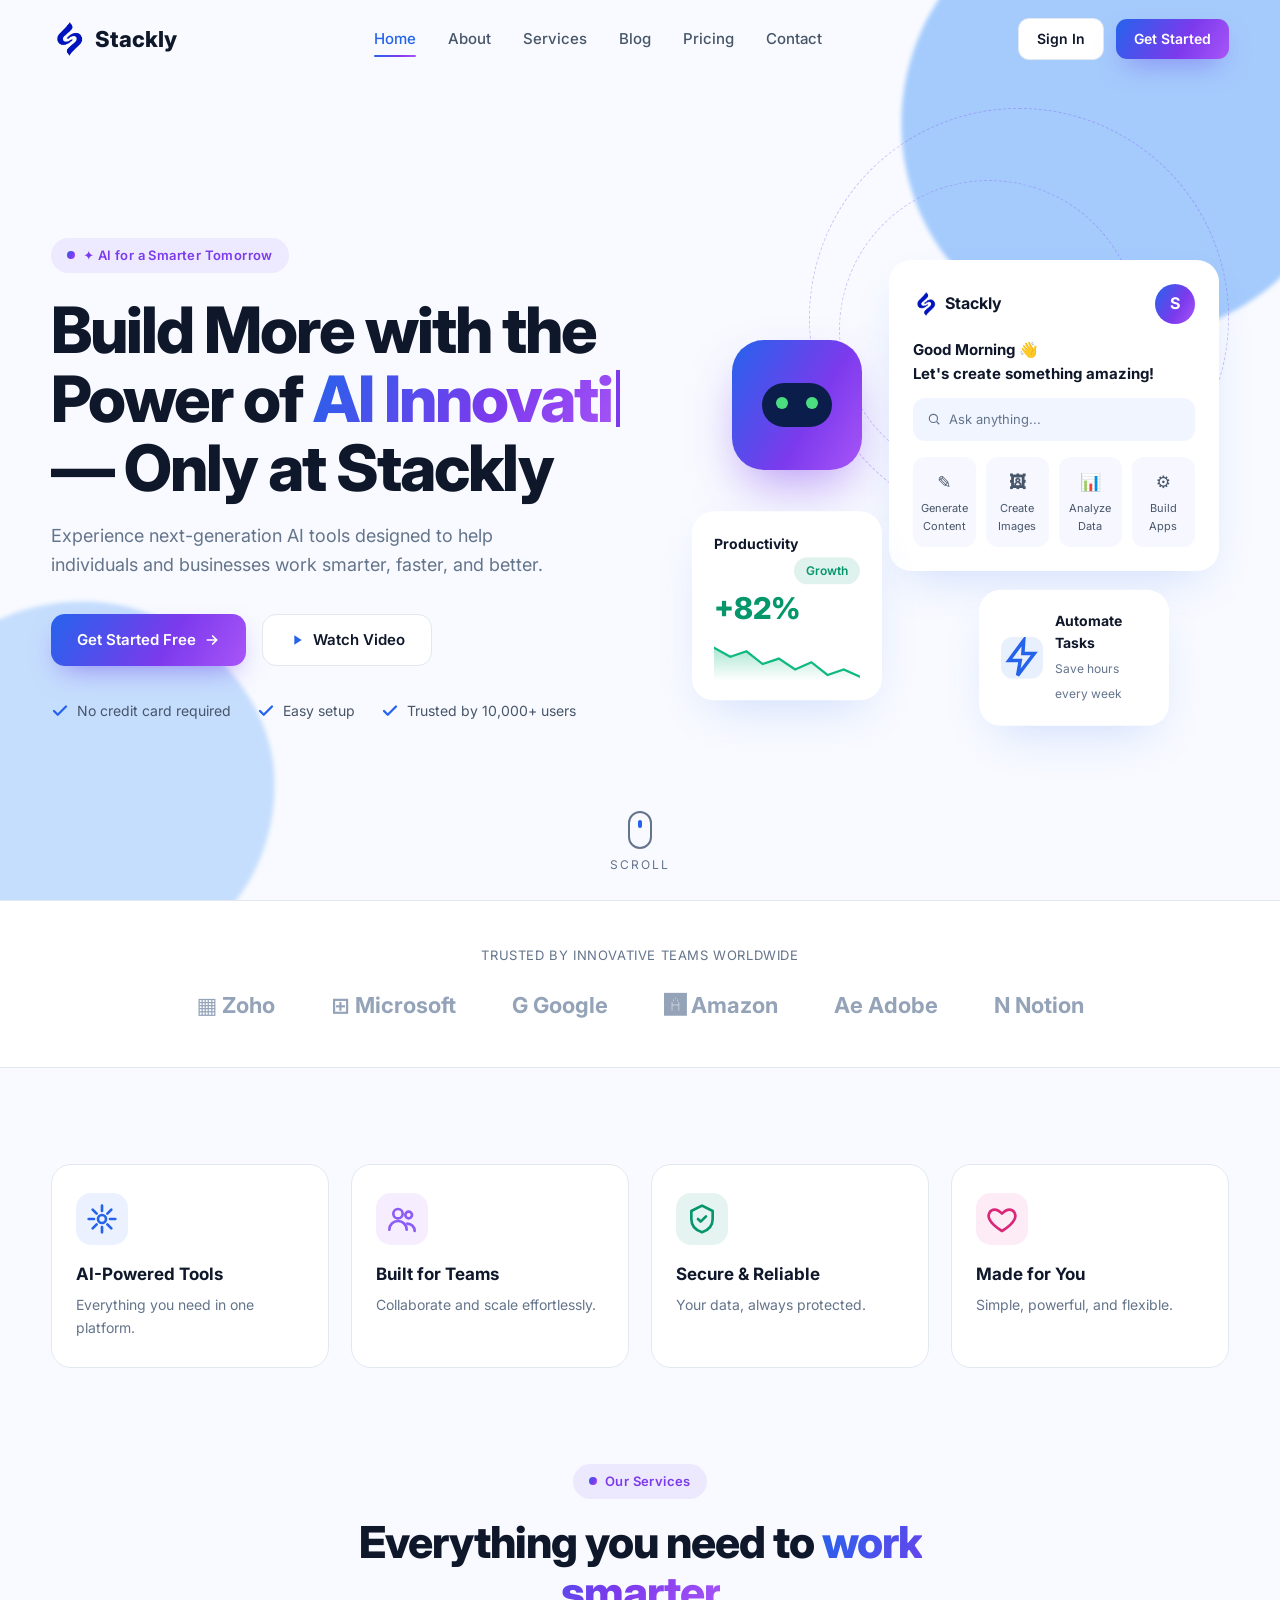
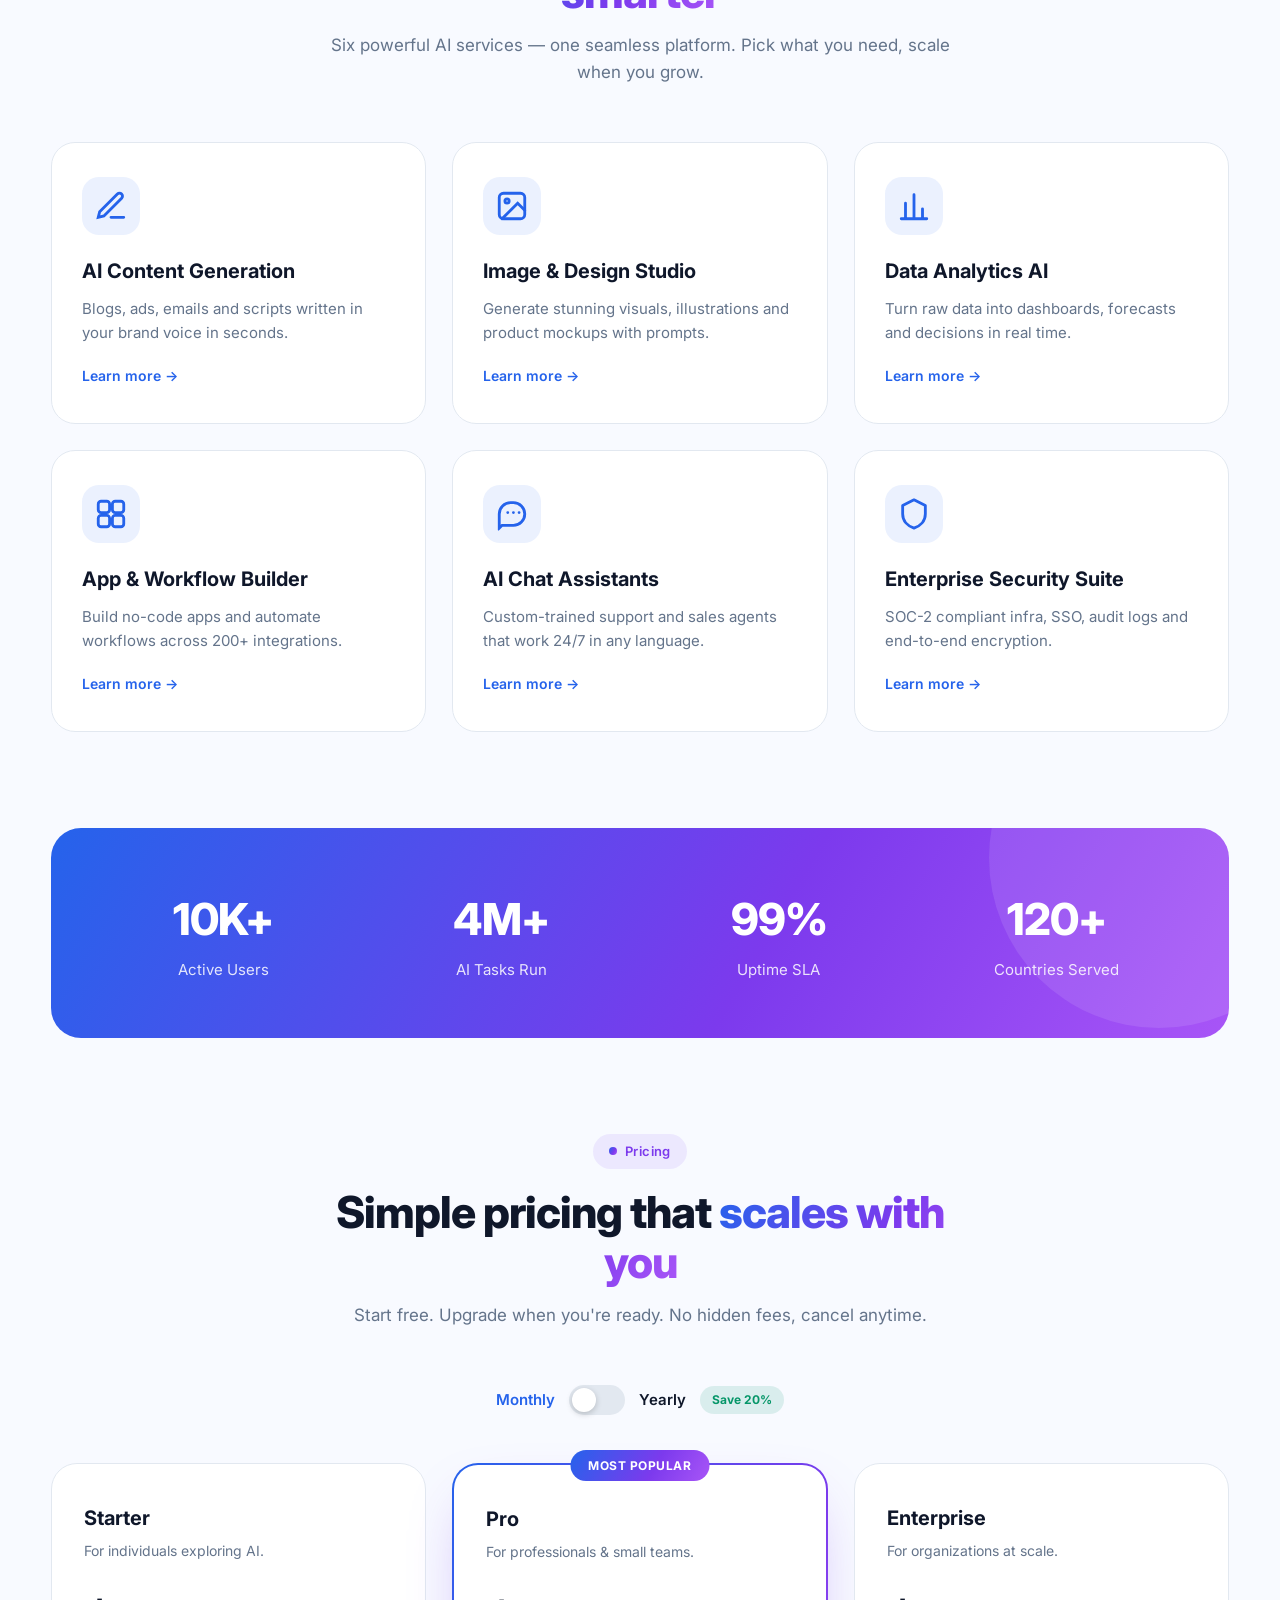
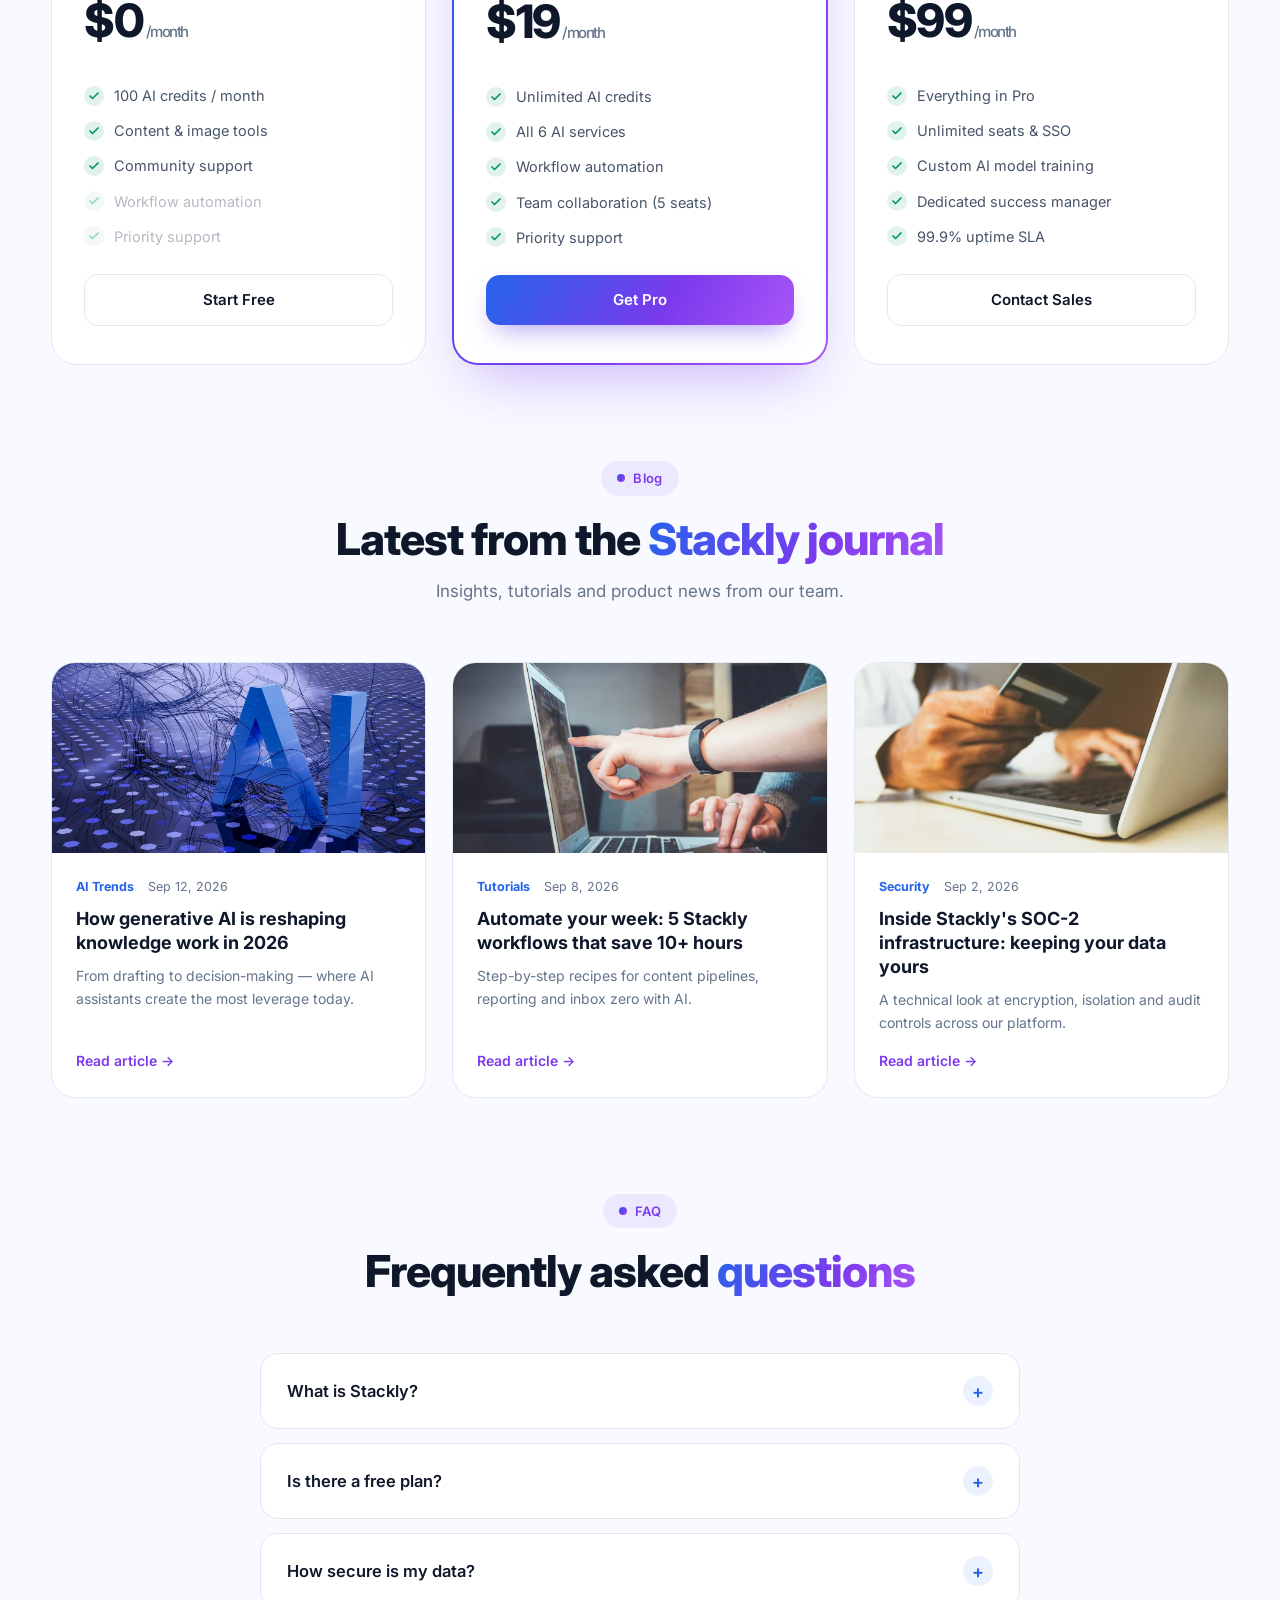
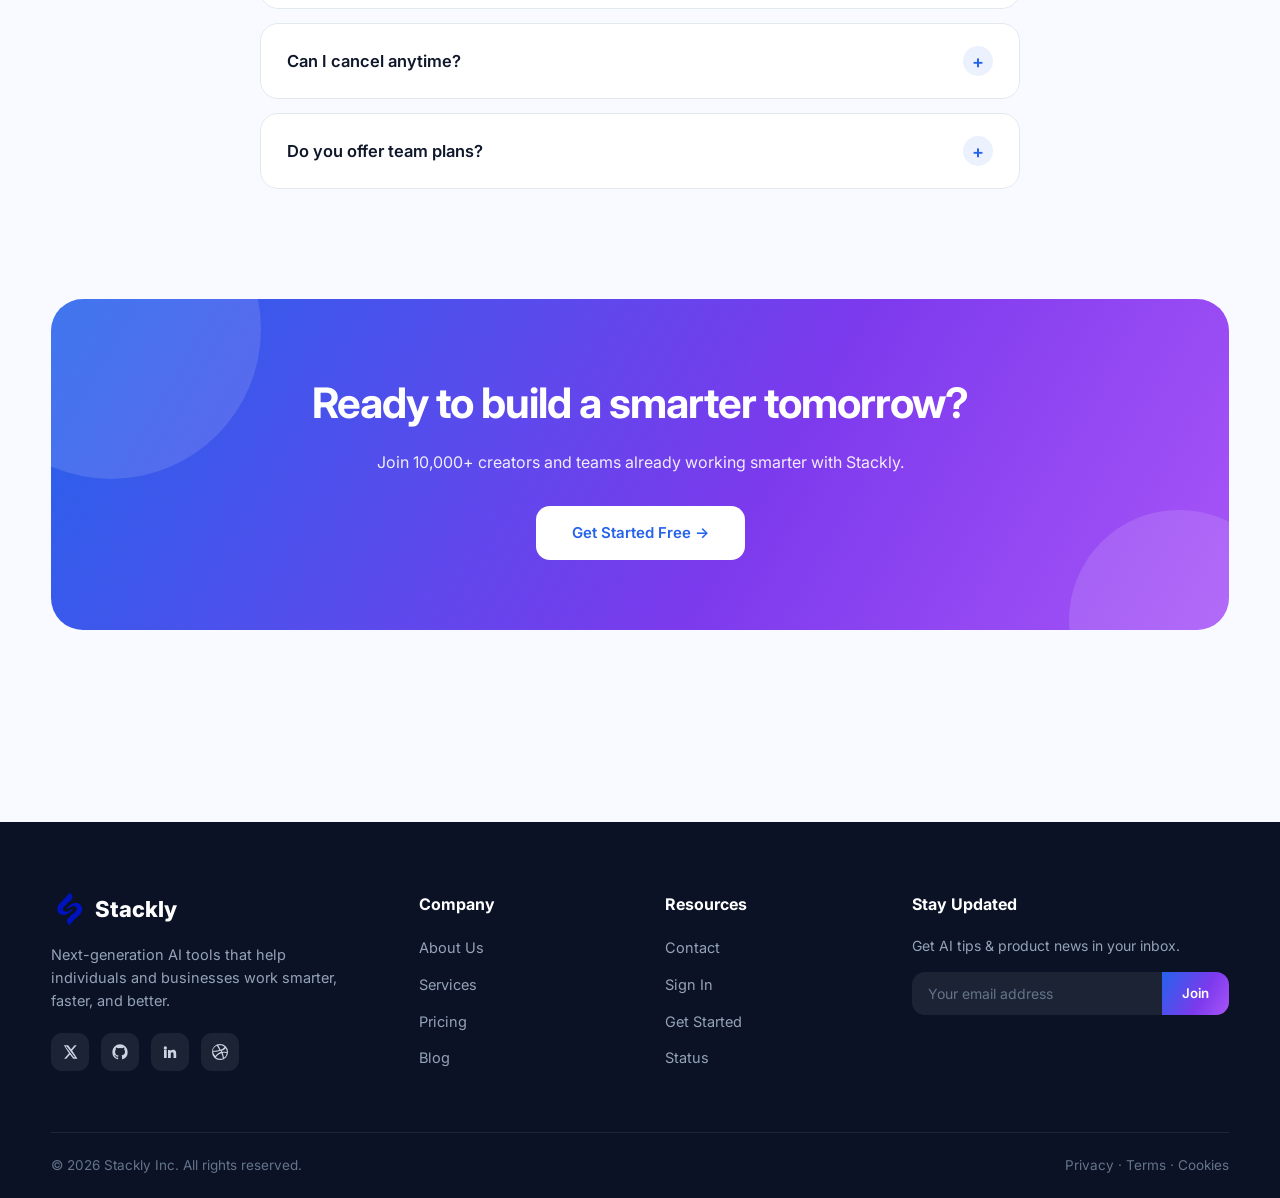
==== index.html @ cc295509 "Add files via upload" ====
<!DOCTYPE html>
<html lang="en">
<head>
<meta charset="UTF-8">
<meta name="viewport" content="width=device-width, initial-scale=1.0">
<title>AI Platform for Smarter Work — Stackly</title>
<link rel="icon" href="img/logo.png">
<link rel="preconnect" href="https://fonts.googleapis.com">
<link href="https://fonts.googleapis.com/css2?family=Inter:wght@400;500;600;700;800&display=swap" rel="stylesheet">
<link href="https://unpkg.com/aos@2.3.1/dist/aos.css" rel="stylesheet">
<link rel="stylesheet" href="css/style.css">
</head>
<body>

<div id="preloader">
  <img src="img/logo.png" alt="Stackly">
  <div class="loader-bar"><span></span></div>
  <p>Stackly</p>
</div>
<header id="header">
  <div class="container nav">
    <a href="index.html" class="brand"><img src="img/logo.png" alt="Stackly logo">Stackly</a>
    <nav class="nav-links" id="navLinks">
      <a href="index.html">Home</a>
      <a href="about.html">About</a>
      <a href="services.html">Services</a>
      <a href="blog.html">Blog</a>
      <a href="pricing.html">Pricing</a>
      <a href="contact.html">Contact</a>
    </nav>
    <div class="nav-actions">
      <a href="login.html" class="btn btn-ghost btn-sm">Sign In</a>
      <a href="register.html" class="btn btn-primary btn-sm">Get Started</a>
      <button class="hamburger" id="hamburger" aria-label="Menu"><span></span><span></span><span></span></button>
    </div>
  </div>
</header>
<section class="hero">
  <img class="blob blob-1" src="img/svg/blob.svg" alt="">
  <img class="blob blob-2" src="img/svg/blob.svg" alt="">
  <div class="ring ring-1"></div><div class="ring ring-2"></div>
  <div class="container hero-grid">
    <div>
      <span class="eyebrow">✦ AI for a Smarter Tomorrow</span>
      <h1>Build More with the Power of <span class="grad-text typing-wrap"><span id="typer" data-words='["AI Innovation","Automation","AI Growth","Creativity"]'>AI Innovation</span><span class="cursor"></span></span> — Only at Stackly</h1>
      <p class="sub">Experience next-generation AI tools designed to help individuals and businesses work smarter, faster, and better.</p>
      <div class="hero-cta">
        <a href="register.html" class="btn btn-primary">Get Started Free <svg width="16" height="16" viewBox="0 0 24 24" fill="none" stroke="currentColor" stroke-width="2.5" stroke-linecap="round"><path d="M5 12h14M13 6l6 6-6 6"/></svg></a>
        <a href="#services" class="btn btn-ghost"><svg width="16" height="16" viewBox="0 0 24 24" fill="#2563eb"><path d="M8 5v14l11-7z"/></svg> Watch Video</a>
      </div>
      <ul class="hero-checks">
        <li><svg viewBox="0 0 24 24" fill="none" stroke="#2563eb" stroke-width="3" stroke-linecap="round" stroke-linejoin="round"><path d="M20 6L9 17l-5-5"/></svg> No credit card required</li>
        <li><svg viewBox="0 0 24 24" fill="none" stroke="#2563eb" stroke-width="3" stroke-linecap="round" stroke-linejoin="round"><path d="M20 6L9 17l-5-5"/></svg> Easy setup</li>
        <li><svg viewBox="0 0 24 24" fill="none" stroke="#2563eb" stroke-width="3" stroke-linecap="round" stroke-linejoin="round"><path d="M20 6L9 17l-5-5"/></svg> Trusted by 10,000+ users</li>
      </ul>
    </div>
    <div class="hero-visual">
      <div class="robot-badge"><div class="core"><div class="robot-face"></div></div></div>
      <div class="float-card fc-dash">
        <div class="fd-top"><b style="display:flex;align-items:center;gap:8px"><img src="img/logo.png" width="24" alt="">Stackly</b><span class="avatar">S</span></div>
        <h4>Good Morning 👋<br>Let's create something amazing!</h4>
        <div class="search-bar"><svg width="14" height="14" viewBox="0 0 24 24" fill="none" stroke="currentColor" stroke-width="2"><circle cx="11" cy="11" r="7"/><path d="M21 21l-4.3-4.3"/></svg> Ask anything...</div>
        <div class="fc-tiles">
          <div><b>✎</b>Generate Content</div>
          <div><b>🖼</b>Create Images</div>
          <div><b>📊</b>Analyze Data</div>
          <div><b>⚙</b>Build Apps</div>
        </div>
      </div>
      <div class="float-card fc-stat">
        <b style="font-size:14px">Productivity</b> <span class="pill green" style="float:right">Growth</span>
        <div class="num">+<span data-count="82" data-suffix="%">0%</span></div>
        <svg class="spark" data-pts="0,18 18,13 36,16 54,9 72,12 90,6 108,10 126,3 144,6 160,2" style="width:100%"></svg>
      </div>
      <div class="float-card fc-task">
        <img class="ico" src="data:image/svg+xml,%3Csvg xmlns='http://www.w3.org/2000/svg' width='20' height='20' viewBox='0 0 24 24' fill='none' stroke='%232563eb' stroke-width='2' stroke-linecap='round'%3E%3Cpath d='M13 2L4.5 13.5H11L9.5 22 19 9.5h-6.5L13 2z'/%3E%3C/svg%3E" alt="Automate Tasks">
        <div><b>Automate Tasks</b><small>Save hours every week</small></div>
      </div>
    </div>
  </div>
  <div class="scroll-hint"><div class="mouse"></div>SCROLL</div>
</section>

<div class="trust">
  <p>Trusted by innovative teams worldwide</p>
  <div class="logo-row" data-aos="fade-up">
    <span>▦ Zoho</span><span>⊞ Microsoft</span><span>G Google</span><span>🅰 Amazon</span><span>Ae Adobe</span><span>N Notion</span>
  </div>
</div>

<section>
  <div class="container">
    <div class="mini-grid">
      <div class="mini-card" data-aos="fade-up" data-aos-delay="0">
        <img class="ico" src="data:image/svg+xml,%3Csvg xmlns='http://www.w3.org/2000/svg' width='24' height='24' viewBox='0 0 24 24' fill='none' stroke='%232563eb' stroke-width='2' stroke-linecap='round'%3E%3Ccircle cx='12' cy='12' r='3'/%3E%3Cpath d='M12 2v4m0 12v4M2 12h4m12 0h4M5 5l3 3m8 8l3 3M19 5l-3 3M8 16l-3 3'/%3E%3C/svg%3E" alt="AI-powered tools">
        <h3>AI-Powered Tools</h3><p>Everything you need in one platform.</p>
      </div>
      <div class="mini-card" data-aos="fade-up" data-aos-delay="100">
        <img class="ico" src="data:image/svg+xml,%3Csvg xmlns='http://www.w3.org/2000/svg' width='24' height='24' viewBox='0 0 24 24' fill='none' stroke='%238b5cf6' stroke-width='2' stroke-linecap='round'%3E%3Ccircle cx='9' cy='8' r='3.5'/%3E%3Cpath d='M2.5 20a6.5 6.5 0 0 1 13 0'/%3E%3Ccircle cx='17' cy='9' r='2.5'/%3E%3Cpath d='M16 15.5a5.5 5.5 0 0 1 5.5 5.5'/%3E%3C/svg%3E" alt="Built for teams">
        <h3>Built for Teams</h3><p>Collaborate and scale effortlessly.</p>
      </div>
      <div class="mini-card" data-aos="fade-up" data-aos-delay="200">
        <img class="ico" src="data:image/svg+xml,%3Csvg xmlns='http://www.w3.org/2000/svg' width='24' height='24' viewBox='0 0 24 24' fill='none' stroke='%23059669' stroke-width='2' stroke-linecap='round' stroke-linejoin='round'%3E%3Cpath d='M12 2l8 4v6c0 5-3.5 8.5-8 10-4.5-1.5-8-5-8-10V6l8-4z'/%3E%3Cpath d='M9 12l2 2 4-4'/%3E%3C/svg%3E" alt="Secure and reliable">
        <h3>Secure &amp; Reliable</h3><p>Your data, always protected.</p>
      </div>
      <div class="mini-card" data-aos="fade-up" data-aos-delay="300">
        <img class="ico" src="data:image/svg+xml,%3Csvg xmlns='http://www.w3.org/2000/svg' width='24' height='24' viewBox='0 0 24 24' fill='none' stroke='%23db2777' stroke-width='2' stroke-linecap='round' stroke-linejoin='round'%3E%3Cpath d='M12 21s-7.5-4.6-9.5-9C1 8.5 3 5 6.5 5c2 0 3.5 1 5.5 3 2-2 3.5-3 5.5-3C21 5 23 8.5 21.5 12c-2 4.4-9.5 9-9.5 9z'/%3E%3C/svg%3E" alt="Made for you">
        <h3>Made for You</h3><p>Simple, powerful, and flexible.</p>
      </div>
    </div>
  </div>
</section>

<section id="services" style="padding-top:0">
  <div class="container">
    <div class="sec-head" data-aos="fade-up">
      <span class="eyebrow">Our Services</span>
      <h2>Everything you need to <span class="grad-text">work smarter</span></h2>
      <p>Six powerful AI services — one seamless platform. Pick what you need, scale when you grow.</p>
    </div>
    <div class="svc-grid">
      <div class="svc-card" data-aos="fade-up" data-aos-delay="0">
        <img class="ico" src="data:image/svg+xml,%3Csvg xmlns='http://www.w3.org/2000/svg' width='26' height='26' viewBox='0 0 24 24' fill='none' stroke='%232563eb' stroke-width='2' stroke-linecap='round'%3E%3Cpath d='M12 20h9M16.5 3.5a2.1 2.1 0 0 1 3 3L7 19l-4 1 1-4L16.5 3.5z'/%3E%3C/svg%3E" alt="AI content generation">
        <h3>AI Content Generation</h3><p>Blogs, ads, emails and scripts written in your brand voice in seconds.</p>
        <a href="services.html">Learn more →</a>
      </div>
      <div class="svc-card" data-aos="fade-up" data-aos-delay="100">
        <img class="ico" src="data:image/svg+xml,%3Csvg xmlns='http://www.w3.org/2000/svg' width='26' height='26' viewBox='0 0 24 24' fill='none' stroke='%232563eb' stroke-width='2' stroke-linecap='round'%3E%3Crect x='3' y='3' width='18' height='18' rx='3'/%3E%3Ccircle cx='8.5' cy='8.5' r='1.5'/%3E%3Cpath d='M21 15l-5-5L5 21'/%3E%3C/svg%3E" alt="Image and design studio">
        <h3>Image &amp; Design Studio</h3><p>Generate stunning visuals, illustrations and product mockups with prompts.</p>
        <a href="services.html">Learn more →</a>
      </div>
      <div class="svc-card" data-aos="fade-up" data-aos-delay="200">
        <img class="ico" src="data:image/svg+xml,%3Csvg xmlns='http://www.w3.org/2000/svg' width='26' height='26' viewBox='0 0 24 24' fill='none' stroke='%232563eb' stroke-width='2' stroke-linecap='round'%3E%3Cpath d='M3 21h18M6 21V10m6 11V4m6 17v-7'/%3E%3C/svg%3E" alt="Data analytics AI">
        <h3>Data Analytics AI</h3><p>Turn raw data into dashboards, forecasts and decisions in real time.</p>
        <a href="services.html">Learn more →</a>
      </div>
      <div class="svc-card" data-aos="fade-up" data-aos-delay="0">
        <img class="ico" src="data:image/svg+xml,%3Csvg xmlns='http://www.w3.org/2000/svg' width='26' height='26' viewBox='0 0 24 24' fill='none' stroke='%232563eb' stroke-width='2' stroke-linecap='round'%3E%3Crect x='3' y='3' width='8' height='8' rx='2'/%3E%3Crect x='13' y='3' width='8' height='8' rx='2'/%3E%3Crect x='3' y='13' width='8' height='8' rx='2'/%3E%3Crect x='13' y='13' width='8' height='8' rx='2'/%3E%3C/svg%3E" alt="App and workflow builder">
        <h3>App &amp; Workflow Builder</h3><p>Build no-code apps and automate workflows across 200+ integrations.</p>
        <a href="services.html">Learn more →</a>
      </div>
      <div class="svc-card" data-aos="fade-up" data-aos-delay="100">
        <img class="ico" src="data:image/svg+xml,%3Csvg xmlns='http://www.w3.org/2000/svg' width='26' height='26' viewBox='0 0 24 24' fill='none' stroke='%232563eb' stroke-width='2' stroke-linecap='round'%3E%3Cpath d='M21 12a8 8 0 0 1-8 8H5l-2 2V12a8 8 0 0 1 8-8h2a8 8 0 0 1 8 8z'/%3E%3Cpath d='M9 11h.01M13 11h.01M17 11h.01'/%3E%3C/svg%3E" alt="AI chat assistants">
        <h3>AI Chat Assistants</h3><p>Custom-trained support and sales agents that work 24/7 in any language.</p>
        <a href="services.html">Learn more →</a>
      </div>
      <div class="svc-card" data-aos="fade-up" data-aos-delay="200">
        <img class="ico" src="data:image/svg+xml,%3Csvg xmlns='http://www.w3.org/2000/svg' width='26' height='26' viewBox='0 0 24 24' fill='none' stroke='%232563eb' stroke-width='2' stroke-linecap='round' stroke-linejoin='round'%3E%3Cpath d='M12 2l8 4v6c0 5-3.5 8.5-8 10-4.5-1.5-8-5-8-10V6l8-4z'/%3E%3C/svg%3E" alt="Enterprise security suite">
        <h3>Enterprise Security Suite</h3><p>SOC-2 compliant infra, SSO, audit logs and end-to-end encryption.</p>
        <a href="services.html">Learn more →</a>
      </div>
    </div>
  </div>
</section>

<section style="padding-top:0">
  <div class="container">
    <div class="stats-band" data-aos="zoom-in">
      <div class="stat"><div class="num"><span data-count="10" data-suffix="K+">0</span></div><p>Active Users</p></div>
      <div class="stat"><div class="num"><span data-count="4" data-suffix="M+">0</span></div><p>AI Tasks Run</p></div>
      <div class="stat"><div class="num"><span data-count="99" data-suffix="%">0</span></div><p>Uptime SLA</p></div>
      <div class="stat"><div class="num"><span data-count="120" data-suffix="+">0</span></div><p>Countries Served</p></div>
    </div>
  </div>
</section>

<section style="padding-top:0">
  <div class="container">
    <div class="sec-head" data-aos="fade-up">
      <span class="eyebrow">Pricing</span>
      <h2>Simple pricing that <span class="grad-text">scales with you</span></h2>
      <p>Start free. Upgrade when you're ready. No hidden fees, cancel anytime.</p>
    </div>
    <div class="toggle-wrap" data-aos="fade-up">
      <span id="billLabelM" style="color:var(--blue)">Monthly</span>
      <button class="switch" id="billSwitch" aria-label="Toggle billing"></button>
      <span id="billLabelY">Yearly</span>
      <span class="save-pill">Save 20%</span>
    </div>
    <div class="price-grid">
      <div class="price-card" data-aos="fade-up" data-aos-delay="0">
        <h3>Starter</h3><p class="desc">For individuals exploring AI.</p>
        <div class="price" data-monthly="0" data-yearly="0">$0<small> /month</small></div>
        <ul class="price-feats">
          <li><span class="ck"><svg width="12" height="12" viewBox="0 0 24 24" fill="none" stroke="currentColor" stroke-width="3.5" stroke-linecap="round" stroke-linejoin="round"><path d="M20 6L9 17l-5-5"/></svg></span> 100 AI credits / month</li>
          <li><span class="ck"><svg width="12" height="12" viewBox="0 0 24 24" fill="none" stroke="currentColor" stroke-width="3.5" stroke-linecap="round" stroke-linejoin="round"><path d="M20 6L9 17l-5-5"/></svg></span> Content &amp; image tools</li>
          <li><span class="ck"><svg width="12" height="12" viewBox="0 0 24 24" fill="none" stroke="currentColor" stroke-width="3.5" stroke-linecap="round" stroke-linejoin="round"><path d="M20 6L9 17l-5-5"/></svg></span> Community support</li>
          <li class="off"><span class="ck"><svg width="12" height="12" viewBox="0 0 24 24" fill="none" stroke="currentColor" stroke-width="3.5" stroke-linecap="round" stroke-linejoin="round"><path d="M20 6L9 17l-5-5"/></svg></span> Workflow automation</li>
          <li class="off"><span class="ck"><svg width="12" height="12" viewBox="0 0 24 24" fill="none" stroke="currentColor" stroke-width="3.5" stroke-linecap="round" stroke-linejoin="round"><path d="M20 6L9 17l-5-5"/></svg></span> Priority support</li>
        </ul>
        <a href="register.html" class="btn btn-ghost" style="width:100%">Start Free</a>
      </div>
      <div class="price-card featured" data-aos="fade-up" data-aos-delay="120">
        <span class="pop-tag">MOST POPULAR</span>
        <h3>Pro</h3><p class="desc">For professionals &amp; small teams.</p>
        <div class="price" data-monthly="19" data-yearly="15">$19<small> /month</small></div>
        <ul class="price-feats">
          <li><span class="ck"><svg width="12" height="12" viewBox="0 0 24 24" fill="none" stroke="currentColor" stroke-width="3.5" stroke-linecap="round" stroke-linejoin="round"><path d="M20 6L9 17l-5-5"/></svg></span> Unlimited AI credits</li>
          <li><span class="ck"><svg width="12" height="12" viewBox="0 0 24 24" fill="none" stroke="currentColor" stroke-width="3.5" stroke-linecap="round" stroke-linejoin="round"><path d="M20 6L9 17l-5-5"/></svg></span> All 6 AI services</li>
          <li><span class="ck"><svg width="12" height="12" viewBox="0 0 24 24" fill="none" stroke="currentColor" stroke-width="3.5" stroke-linecap="round" stroke-linejoin="round"><path d="M20 6L9 17l-5-5"/></svg></span> Workflow automation</li>
          <li><span class="ck"><svg width="12" height="12" viewBox="0 0 24 24" fill="none" stroke="currentColor" stroke-width="3.5" stroke-linecap="round" stroke-linejoin="round"><path d="M20 6L9 17l-5-5"/></svg></span> Team collaboration (5 seats)</li>
          <li><span class="ck"><svg width="12" height="12" viewBox="0 0 24 24" fill="none" stroke="currentColor" stroke-width="3.5" stroke-linecap="round" stroke-linejoin="round"><path d="M20 6L9 17l-5-5"/></svg></span> Priority support</li>
        </ul>
        <a href="register.html" class="btn btn-primary" style="width:100%">Get Pro</a>
      </div>
      <div class="price-card" data-aos="fade-up" data-aos-delay="240">
        <h3>Enterprise</h3><p class="desc">For organizations at scale.</p>
        <div class="price" data-monthly="99" data-yearly="79">$99<small> /month</small></div>
        <ul class="price-feats">
          <li><span class="ck"><svg width="12" height="12" viewBox="0 0 24 24" fill="none" stroke="currentColor" stroke-width="3.5" stroke-linecap="round" stroke-linejoin="round"><path d="M20 6L9 17l-5-5"/></svg></span> Everything in Pro</li>
          <li><span class="ck"><svg width="12" height="12" viewBox="0 0 24 24" fill="none" stroke="currentColor" stroke-width="3.5" stroke-linecap="round" stroke-linejoin="round"><path d="M20 6L9 17l-5-5"/></svg></span> Unlimited seats &amp; SSO</li>
          <li><span class="ck"><svg width="12" height="12" viewBox="0 0 24 24" fill="none" stroke="currentColor" stroke-width="3.5" stroke-linecap="round" stroke-linejoin="round"><path d="M20 6L9 17l-5-5"/></svg></span> Custom AI model training</li>
          <li><span class="ck"><svg width="12" height="12" viewBox="0 0 24 24" fill="none" stroke="currentColor" stroke-width="3.5" stroke-linecap="round" stroke-linejoin="round"><path d="M20 6L9 17l-5-5"/></svg></span> Dedicated success manager</li>
          <li><span class="ck"><svg width="12" height="12" viewBox="0 0 24 24" fill="none" stroke="currentColor" stroke-width="3.5" stroke-linecap="round" stroke-linejoin="round"><path d="M20 6L9 17l-5-5"/></svg></span> 99.9% uptime SLA</li>
        </ul>
        <a href="contact.html" class="btn btn-ghost" style="width:100%">Contact Sales</a>
      </div>
    </div>
  </div>
</section>

<section style="padding-top:0">
  <div class="container">
    <div class="sec-head" data-aos="fade-up">
      <span class="eyebrow">Blog</span>
      <h2>Latest from the <span class="grad-text">Stackly journal</span></h2>
      <p>Insights, tutorials and product news from our team.</p>
    </div>
    <div class="blog-grid">
      <article class="blog-card" data-aos="fade-up" data-aos-delay="0">
        <div class="blog-thumb"><img class="art" src="img/blog/ai-knowledge-work.webp" alt="AI assistant illustration"></div>
        <div class="blog-body">
          <div class="blog-meta"><span class="cat">AI Trends</span><span>Sep 12, 2026</span></div>
          <h3>How generative AI is reshaping knowledge work in 2026</h3>
          <p>From drafting to decision-making — where AI assistants create the most leverage today.</p>
          <a href="blog.html" class="more">Read article →</a>
        </div>
      </article>
      <article class="blog-card" data-aos="fade-up" data-aos-delay="120">
        <div class="blog-thumb"><img class="art" src="img/blog/workflow-automation.webp" alt="Workflow automation illustration"></div>
        <div class="blog-body">
          <div class="blog-meta"><span class="cat">Tutorials</span><span>Sep 8, 2026</span></div>
          <h3>Automate your week: 5 Stackly workflows that save 10+ hours</h3>
          <p>Step-by-step recipes for content pipelines, reporting and inbox zero with AI.</p>
          <a href="blog.html" class="more">Read article →</a>
        </div>
      </article>
      <article class="blog-card" data-aos="fade-up" data-aos-delay="240">
        <div class="blog-thumb"><img class="art" src="img/blog/security.webp" alt="Security shield illustration"></div>
        <div class="blog-body">
          <div class="blog-meta"><span class="cat">Security</span><span>Sep 2, 2026</span></div>
          <h3>Inside Stackly's SOC-2 infrastructure: keeping your data yours</h3>
          <p>A technical look at encryption, isolation and audit controls across our platform.</p>
          <a href="blog.html" class="more">Read article →</a>
        </div>
      </article>
    </div>
  </div>
</section>

<section style="padding-top:0">
  <div class="container">
    <div class="sec-head" data-aos="fade-up">
      <span class="eyebrow">FAQ</span>
      <h2>Frequently asked <span class="grad-text">questions</span></h2>
    </div>
    <div class="faq-wrap" data-aos="fade-up">
      <div class="faq-item"><button class="faq-q">What is Stackly?<span class="plus">+</span></button>
        <div class="faq-a"><p>Stackly is an all-in-one AI platform that combines content generation, image creation, data analytics, workflow automation and chat assistants in a single workspace.</p></div></div>
      <div class="faq-item"><button class="faq-q">Is there a free plan?<span class="plus">+</span></button>
        <div class="faq-a"><p>Yes! The Starter plan is free forever with 100 AI credits per month — no credit card required.</p></div></div>
      <div class="faq-item"><button class="faq-q">How secure is my data?<span class="plus">+</span></button>
        <div class="faq-a"><p>Stackly is SOC-2 compliant with end-to-end encryption, SSO support and strict data isolation. Your data is never used to train models without consent.</p></div></div>
      <div class="faq-item"><button class="faq-q">Can I cancel anytime?<span class="plus">+</span></button>
        <div class="faq-a"><p>Absolutely. Upgrade, downgrade or cancel from your dashboard in two clicks. No lock-ins, no hidden fees.</p></div></div>
      <div class="faq-item"><button class="faq-q">Do you offer team plans?<span class="plus">+</span></button>
        <div class="faq-a"><p>Pro supports up to 5 seats and Enterprise offers unlimited seats, custom model training and a dedicated success manager.</p></div></div>
    </div>
  </div>
</section>

<section style="padding-top:0">
  <div class="container">
    <div class="cta-band" data-aos="zoom-in">
      <h2>Ready to build a smarter tomorrow?</h2>
      <p>Join 10,000+ creators and teams already working smarter with Stackly.</p>
      <a href="register.html" class="btn btn-white" style="padding:15px 36px">Get Started Free →</a>
    </div>
  </div>
</section>
<footer>
<div class="foot-grid container">
  <div class="foot-brand">
    <a href="index.html" class="brand"><img src="img/logo.png" alt="">Stackly</a>
    <p>Next-generation AI tools that help individuals and businesses work smarter, faster, and better.</p>
    <div class="socials">
      <a href="contact.html" aria-label="X"><svg width="16" height="16" viewBox="0 0 24 24" fill="currentColor"><path d="M18.9 2H22l-6.8 7.8L23.2 22h-6.3l-4.9-6.4L6.4 22H3.2l7.3-8.3L2.8 2h6.4l4.4 5.9L18.9 2zm-1.1 18h1.7L7.1 3.9H5.3L17.8 20z"/></svg></a>
      <a href="contact.html" aria-label="GitHub"><svg width="16" height="16" viewBox="0 0 24 24" fill="currentColor"><path d="M12 .5A11.5 11.5 0 0 0 .5 12a11.5 11.5 0 0 0 7.9 10.9c.6.1.8-.2.8-.5v-2c-3.2.7-3.9-1.4-3.9-1.4-.5-1.3-1.3-1.7-1.3-1.7-1-.7.1-.7.1-.7 1.2.1 1.8 1.2 1.8 1.2 1 1.8 2.8 1.3 3.4 1 .1-.8.4-1.3.7-1.6-2.6-.3-5.3-1.3-5.3-5.7 0-1.3.4-2.3 1.2-3.1-.1-.3-.5-1.5.1-3.1 0 0 1-.3 3.2 1.2a11 11 0 0 1 5.8 0C17.2 4.9 18.2 5.2 18.2 5.2c.6 1.6.2 2.8.1 3.1.8.8 1.2 1.8 1.2 3.1 0 4.4-2.7 5.4-5.3 5.7.4.4.8 1.1.8 2.2v3.2c0 .3.2.6.8.5A11.5 11.5 0 0 0 23.5 12 11.5 11.5 0 0 0 12 .5z"/></svg></a>
      <a href="contact.html" aria-label="LinkedIn"><svg width="16" height="16" viewBox="0 0 24 24" fill="currentColor"><path d="M4.98 3.5a2.5 2.5 0 1 1 0 5 2.5 2.5 0 0 1 0-5zM3 9h4v12H3zM9 9h3.8v1.7h.1c.5-1 1.8-2 3.7-2 4 0 4.7 2.6 4.7 6V21h-4v-5.5c0-1.3 0-3-1.9-3s-2.2 1.4-2.2 2.9V21H9z"/></svg></a>
      <a href="contact.html" aria-label="Dribbble"><svg width="16" height="16" viewBox="0 0 24 24" fill="currentColor"><path d="M12 0a12 12 0 1 0 0 24 12 12 0 0 0 0-24zm7.9 5.6a10.2 10.2 0 0 1 2.3 6.4c-.4-.1-3.7-.8-7-.3l-.6-1.5a10.5 10.5 0 0 0 6.3-4.6zM12 1.8c2.6 0 5 1 6.8 2.6a13 13 0 0 1-5.9 4.3A51 51 0 0 0 9.4 2a10 10 0 0 1 2.6-.2zM7.4 2.6a61 61 0 0 1 3.6 6.3c-4.5 1.2-8.5 1.2-9.9 1.2a10.3 10.3 0 0 1 6.3-7.5zM1.8 12v-.3c1.4 0 6.2.1 11.1-1.6l.8 1.7c-5.1 1.4-7.9 5.3-8.6 6.3A10.1 10.1 0 0 1 1.8 12zM12 22.2a10 10 0 0 1-6.1-2.1c.4-.7 2.5-4.3 8.3-6.1a42 42 0 0 1 2.2 7.7 10 10 0 0 1-4.4.5zm6-1.4c-.1-.7-.8-4-2-7.6 3.1-.5 5.9.3 6.2.4a10.2 10.2 0 0 1-4.2 7.2z"/></svg></a>
    </div>
  </div>
  <div>
    <h4>Company</h4>
    <ul class="foot-links">
      <li><a href="about.html">About Us</a></li>
      <li><a href="services.html">Services</a></li>
      <li><a href="pricing.html">Pricing</a></li>
      <li><a href="blog.html">Blog</a></li>
    </ul>
  </div>
  <div>
    <h4>Resources</h4>
    <ul class="foot-links">
      <li><a href="contact.html">Contact</a></li>
      <li><a href="login.html">Sign In</a></li>
      <li><a href="register.html">Get Started</a></li>
      <li><a href="404.html">Status</a></li>
    </ul>
  </div>
  <div>
    <h4>Stay Updated</h4>
    <p style="font-size:14px;color:#94a3b8">Get AI tips & product news in your inbox.</p>
    <form class="newsletter"><input type="email" placeholder="Your email address" required><button type="submit">Join</button></form>
  </div>
</div>
<div class="foot-bottom container">
  <span>© 2026 Stackly Inc. All rights reserved.</span>
  <span>Privacy · Terms · Cookies</span>
</div></footer>
<button id="toTop" aria-label="Back to top"><svg width="18" height="18" viewBox="0 0 24 24" fill="none" stroke="currentColor" stroke-width="2.5" stroke-linecap="round"><path d="M12 19V5M5 12l7-7 7 7"/></svg></button>
<script src="https://unpkg.com/aos@2.3.1/dist/aos.js"></script>
<script src="https://cdnjs.cloudflare.com/ajax/libs/gsap/3.12.5/gsap.min.js"></script>
<script src="js/main.js"></script>

</body>
</html>
---- css/style.css ----
:root{
  --blue:#2563eb; --blue-dark:#1d4ed8; --violet:#7c3aed; --purple:#a855f7;
  --ink:#0f172a; --slate:#475569; --muted:#64748b; --line:#e2e8f0;
  --bg:#f8faff; --card:#ffffff; --grad:linear-gradient(120deg,#2563eb,#7c3aed 60%,#a855f7);
  --radius:20px; --shadow:0 20px 50px -18px rgba(37,99,235,.22);
  --font:'Inter',system-ui,-apple-system,'Segoe UI',sans-serif;
}
*{margin:0;padding:0;box-sizing:border-box}
html{scroll-behavior:smooth}
body{font-family:var(--font);color:var(--ink);background:var(--bg);overflow-x:hidden;line-height:1.6}
img,svg{max-width:100%;display:block}
a{text-decoration:none;color:inherit}
ul{list-style:none}
button{font-family:inherit;cursor:pointer;border:none;background:none}
.container{width:min(1180px,92%);margin:0 auto}
section{padding:96px 0}
.grad-text{background:var(--grad);-webkit-background-clip:text;background-clip:text;color:transparent}
.eyebrow{display:inline-flex;align-items:center;gap:8px;padding:7px 16px;border-radius:999px;
  background:rgba(124,58,237,.09);color:var(--violet);font-size:13px;font-weight:600;letter-spacing:.4px}
.eyebrow::before{content:"";width:8px;height:8px;border-radius:50%;background:var(--grad);animation:pulse 1.8s infinite}
@keyframes pulse{0%,100%{transform:scale(1);opacity:1}50%{transform:scale(1.5);opacity:.5}}
.sec-head{text-align:center;max-width:640px;margin:0 auto 56px}
.sec-head h2{font-size:clamp(30px,4vw,44px);font-weight:800;line-height:1.15;margin:18px 0 14px;letter-spacing:-1px}
.sec-head p{color:var(--muted);font-size:17px}

/* ---------- PRELOADER ---------- */
#preloader{position:fixed;inset:0;z-index:9999;background:#fff;display:flex;flex-direction:column;
  align-items:center;justify-content:center;gap:22px;transition:opacity .6s,visibility .6s}
#preloader.hide{opacity:0;visibility:hidden}
#preloader img{width:76px;animation:loaderBounce 1.1s ease-in-out infinite}
@keyframes loaderBounce{0%,100%{transform:scale(1)}50%{transform:scale(1.18) rotate(6deg)}}
.loader-bar{width:190px;height:5px;border-radius:99px;background:#e5e9ff;overflow:hidden}
.loader-bar span{display:block;height:100%;width:40%;border-radius:99px;background:var(--grad);animation:loadSlide 1.1s ease-in-out infinite}
@keyframes loadSlide{0%{transform:translateX(-120%)}100%{transform:translateX(320%)}}
#preloader p{font-size:13px;color:var(--muted);letter-spacing:3px;text-transform:uppercase}

/* ---------- NAVBAR ---------- */
header{position:fixed;top:0;left:0;right:0;z-index:1000;transition:.35s;padding:18px 0}
header.scrolled{background:rgba(255,255,255,.85);backdrop-filter:blur(16px);box-shadow:0 6px 24px rgba(15,23,42,.07);padding:10px 0}
.nav{display:flex;align-items:center;justify-content:space-between;gap:24px}
.brand{display:flex;align-items:center;gap:10px;font-size:22px;font-weight:800}
.brand img{width:34px;height:34px}
.nav-links{display:flex;gap:32px;align-items:center}
.nav-links a{font-size:15px;font-weight:500;color:var(--slate);position:relative;padding:4px 0;transition:.25s}
.nav-links a::after{content:"";position:absolute;left:0;bottom:-2px;width:0;height:2.5px;border-radius:2px;background:var(--grad);transition:.3s}
.nav-links a:hover,.nav-links a.active{color:var(--blue)}
.nav-links a:hover::after,.nav-links a.active::after{width:100%}
.nav-actions{display:flex;gap:12px;align-items:center}
.btn{display:inline-flex;align-items:center;justify-content:center;gap:8px;padding:13px 26px;border-radius:14px;
  font-size:15px;font-weight:600;transition:.28s;position:relative;overflow:hidden}
.btn-primary{background:var(--grad);color:#fff;box-shadow:0 12px 28px -10px rgba(99,60,235,.55)}
.btn-primary:hover{transform:translateY(-3px);box-shadow:0 18px 36px -10px rgba(99,60,235,.65)}
.btn-ghost{background:#fff;color:var(--ink);border:1.5px solid var(--line)}
.btn-ghost:hover{border-color:var(--blue);color:var(--blue);transform:translateY(-3px)}
.btn-white{background:#fff;color:var(--blue)}
.btn-white:hover{transform:translateY(-3px);box-shadow:0 14px 30px rgba(0,0,0,.18)}
.btn-sm{padding:9px 18px;font-size:14px;border-radius:11px}
.hamburger{display:none;flex-direction:column;gap:5px;padding:8px;z-index:1002}
.hamburger span{width:24px;height:2.5px;border-radius:3px;background:var(--ink);transition:.3s}
.hamburger.open span:nth-child(1){transform:translateY(7.5px) rotate(45deg)}
.hamburger.open span:nth-child(2){opacity:0}
.hamburger.open span:nth-child(3){transform:translateY(-7.5px) rotate(-45deg)}

/* ---------- HERO ---------- */
.hero{min-height:100vh;display:flex;align-items:center;padding:150px 0 90px;position:relative;overflow:hidden}
.hero-grid{display:grid;grid-template-columns:1.05fr .95fr;gap:48px;align-items:center;position:relative;z-index:2}
.hero h1{font-size:clamp(38px,5.4vw,64px);font-weight:800;line-height:1.08;letter-spacing:-2px;margin:22px 0 20px}
.hero p.sub{font-size:18px;color:var(--muted);max-width:520px;margin-bottom:34px}
.hero-cta{display:flex;gap:16px;flex-wrap:wrap;margin-bottom:34px}
.hero-checks{display:flex;gap:26px;flex-wrap:wrap}
.hero-checks li{display:flex;align-items:center;gap:8px;font-size:14px;color:var(--slate)}
.hero-checks svg{width:18px;height:18px;flex:none}
.typing-wrap{font-size:clamp(38px,5.4vw,64px)}
.cursor{display:inline-block;width:4px;height:.9em;background:var(--violet);margin-left:4px;animation:blink .8s step-end infinite;vertical-align:-8%}
@keyframes blink{50%{opacity:0}}
/* floating decorative blobs */
.blob{position:absolute;pointer-events:none;filter:blur(2px)}
.blob-1{top:-120px;right:-120px;width:560px;animation:floatY 9s ease-in-out infinite}
.blob-2{bottom:-160px;left:-160px;width:480px;animation:floatY 11s ease-in-out infinite reverse;opacity:.6}
@keyframes floatY{0%,100%{transform:translateY(0) rotate(0)}50%{transform:translateY(-28px) rotate(4deg)}}
.ring{position:absolute;border-radius:50%;border:1.5px dashed rgba(124,58,237,.3);animation:spin 26s linear infinite}
.ring-1{width:420px;height:420px;top:12%;right:4%}
.ring-2{width:300px;height:300px;top:20%;right:11%;animation-direction:reverse;animation-duration:18s}
@keyframes spin{to{transform:rotate(360deg)}}
/* hero visual cards */
.hero-visual{position:relative;height:520px}
.float-card{position:absolute;background:#fff;border-radius:22px;box-shadow:var(--shadow);padding:20px 22px;animation:floatY 7s ease-in-out infinite}
.fc-dash{width:330px;top:40px;right:10px;padding:24px}
.fc-dash .fd-top{display:flex;justify-content:space-between;align-items:center;margin-bottom:14px}
.fc-dash .avatar{width:40px;height:40px;border-radius:50%;background:var(--grad);display:flex;align-items:center;justify-content:center;color:#fff;font-weight:700}
.fc-dash h4{font-size:15px}
.fc-dash .search-bar{display:flex;align-items:center;gap:8px;background:#f1f5ff;border-radius:12px;padding:11px 14px;font-size:13px;color:var(--muted);margin:12px 0 16px}
.fc-tiles{display:grid;grid-template-columns:repeat(4,1fr);gap:10px}
.fc-tiles div{background:#f6f7ff;border-radius:12px;padding:12px 6px;text-align:center;font-size:11px;color:var(--slate)}
.fc-tiles b{display:block;font-size:17px;margin-bottom:4px}
.fc-stat{width:190px;top:300px;left:0;animation-delay:1.2s}
.fc-stat .num{font-size:30px;font-weight:800;color:#059669}
.spark{margin-top:8px}
.fc-task{width:190px;bottom:10px;right:60px;animation-delay:2s;display:flex;gap:12px;align-items:center}
.fc-task .ico{width:42px;height:42px;border-radius:12px;background:rgba(37,99,235,.1);display:flex;align-items:center;justify-content:center;color:var(--blue)}
.fc-task b{font-size:14px;display:block}
.fc-task small{color:var(--muted);font-size:12px}
.robot-badge{position:absolute;top:120px;left:40px;width:130px;height:130px;animation:floatY 6s ease-in-out infinite}
.robot-badge .core{width:100%;height:100%;border-radius:32px;background:var(--grad);display:flex;align-items:center;justify-content:center;box-shadow:0 24px 50px -12px rgba(124,58,237,.5);animation:robotBob 3.4s ease-in-out infinite}
@keyframes robotBob{0%,100%{transform:translateY(0)}50%{transform:translateY(-14px)}}
.robot-face{width:70px;height:44px;background:#0b1e4b;border-radius:22px;position:relative}
.robot-face::before,.robot-face::after{content:"";position:absolute;top:14px;width:12px;height:12px;border-radius:50%;background:#4ade80;animation:eyes 3s infinite}
.robot-face::before{left:14px}.robot-face::after{right:14px}
@keyframes eyes{0%,90%,100%{transform:scaleY(1)}95%{transform:scaleY(.1)}}
.scroll-hint{position:absolute;bottom:26px;left:50%;transform:translateX(-50%);display:flex;flex-direction:column;align-items:center;gap:6px;color:var(--muted);font-size:12px;letter-spacing:2px}
.mouse{width:24px;height:38px;border:2px solid var(--muted);border-radius:14px;position:relative}
.mouse::after{content:"";position:absolute;top:7px;left:50%;transform:translateX(-50%);width:4px;height:8px;border-radius:4px;background:var(--blue);animation:wheel 1.6s infinite}
@keyframes wheel{0%{opacity:1;top:7px}100%{opacity:0;top:20px}}

/* ---------- TRUST LOGOS ---------- */
.trust{padding:44px 0;border-top:1px solid var(--line);border-bottom:1px solid var(--line);background:#fff}
.trust p{text-align:center;font-size:13px;color:var(--muted);margin-bottom:22px;letter-spacing:.6px;text-transform:uppercase}
.logo-row{display:flex;justify-content:center;gap:56px;flex-wrap:wrap;align-items:center}
.logo-row span{font-size:22px;font-weight:700;color:#94a3b8;transition:.3s;cursor:default}
.logo-row span:hover{color:var(--blue);transform:translateY(-3px)}

/* ---------- FEATURE / MINI CARDS ---------- */
.mini-grid{display:grid;grid-template-columns:repeat(4,1fr);gap:22px}
.mini-card{background:#fff;border-radius:var(--radius);padding:28px 24px;border:1px solid var(--line);transition:.35s}
.mini-card:hover{transform:translateY(-8px);box-shadow:var(--shadow);border-color:transparent}
.mini-card .ico{width:52px;height:52px;border-radius:15px;display:flex;align-items:center;justify-content:center;margin-bottom:16px;background:rgba(37,99,235,.09);color:var(--blue);object-fit:contain;padding:10px}
.mini-card:nth-child(2) .ico{background:rgba(168,85,247,.1);color:var(--purple)}
.mini-card:nth-child(3) .ico{background:rgba(5,150,105,.1);color:#059669}
.mini-card:nth-child(4) .ico{background:rgba(236,72,153,.1);color:#db2777}
.mini-card h3{font-size:17px;margin-bottom:6px}
.mini-card p{font-size:14px;color:var(--muted)}

/* ---------- SERVICES ---------- */
.svc-grid{display:grid;grid-template-columns:repeat(3,1fr);gap:26px}
.svc-card{background:#fff;border-radius:24px;padding:34px 30px;border:1px solid var(--line);position:relative;overflow:hidden;transition:.4s}
.svc-card::before{content:"";position:absolute;inset:0;background:var(--grad);opacity:0;transition:.4s}
.svc-card:hover{transform:translateY(-10px);box-shadow:var(--shadow)}
.svc-card>*{position:relative;z-index:1}
.svc-card .ico{width:58px;height:58px;border-radius:17px;background:rgba(37,99,235,.09);color:var(--blue);display:flex;align-items:center;justify-content:center;margin-bottom:20px;transition:.4s;object-fit:contain;padding:12px}
.svc-card:hover .ico{background:rgba(255,255,255,.18);color:#fff}
.svc-card h3{font-size:20px;margin-bottom:10px;transition:.3s}
.svc-card p{color:var(--muted);font-size:15px;margin-bottom:18px;transition:.3s}
.svc-card a{font-size:14px;font-weight:600;color:var(--blue);display:inline-flex;gap:6px;align-items:center;transition:.3s}
.svc-card:hover h3,.svc-card:hover a{color:#fff}
.svc-card:hover p{color:rgba(255,255,255,.85)}
.svc-card:hover::before{opacity:1}

/* ---------- STATS BAND ---------- */
.stats-band{background:var(--grad);border-radius:30px;padding:56px 48px;display:grid;grid-template-columns:repeat(4,1fr);gap:30px;color:#fff;position:relative;overflow:hidden}
.stats-band::after{content:"";position:absolute;width:340px;height:340px;border-radius:50%;background:rgba(255,255,255,.1);top:-140px;right:-100px}
.stat{text-align:center;position:relative;z-index:1}
.stat .num{font-size:44px;font-weight:800;letter-spacing:-1px}
.stat p{opacity:.85;font-size:15px;margin-top:4px}

/* ---------- ABOUT ---------- */
.split{display:grid;grid-template-columns:1fr 1fr;gap:64px;align-items:center}
.about-visual{position:relative}
.about-visual .main-img{border-radius:28px;background:linear-gradient(140deg,#dbeafe,#ede9fe);padding:40px;box-shadow:var(--shadow)}
.about-visual .badge-float{position:absolute;bottom:-24px;right:-18px;background:#fff;border-radius:18px;padding:16px 22px;box-shadow:var(--shadow);display:flex;gap:12px;align-items:center;animation:floatY 6s ease-in-out infinite}
.badge-float .ico{width:44px;height:44px;border-radius:12px;background:rgba(5,150,105,.1);color:#059669;display:flex;align-items:center;justify-content:center}
.badge-float b{font-size:20px;display:block}
.badge-float small{color:var(--muted)}
.check-list{margin:26px 0;display:grid;gap:14px}
.check-list li{display:flex;gap:12px;align-items:flex-start;font-size:15px;color:var(--slate)}
.check-list .ck{width:22px;height:22px;flex:none;border-radius:50%;background:rgba(37,99,235,.1);color:var(--blue);display:flex;align-items:center;justify-content:center;margin-top:2px}
.team-grid{display:grid;grid-template-columns:repeat(4,1fr);gap:24px}
.team-card{background:#fff;border-radius:22px;padding:26px;text-align:center;border:1px solid var(--line);transition:.35s}
.team-card:hover{transform:translateY(-8px);box-shadow:var(--shadow)}
.team-card .photo{width:96px;height:96px;border-radius:50%;margin:0 auto 16px;display:flex;align-items:center;justify-content:center;font-size:32px;font-weight:800;color:#fff}
.team-card h4{font-size:17px}
.team-card p{color:var(--muted);font-size:13.5px;margin-top:2px}

/* ---------- PRICING ---------- */
.toggle-wrap{display:flex;justify-content:center;align-items:center;gap:14px;margin-bottom:48px;font-weight:600;font-size:15px}
.switch{width:56px;height:30px;border-radius:99px;background:var(--line);position:relative;transition:.3s}
.switch.on{background:var(--grad)}
.switch::after{content:"";position:absolute;top:3px;left:3px;width:24px;height:24px;border-radius:50%;background:#fff;transition:.3s;box-shadow:0 2px 6px rgba(0,0,0,.2)}
.switch.on::after{left:29px}
.save-pill{background:rgba(5,150,105,.12);color:#059669;font-size:12px;padding:4px 12px;border-radius:99px;font-weight:700}
.price-grid{display:grid;grid-template-columns:repeat(3,1fr);gap:26px;align-items:stretch}
.price-card{background:#fff;border-radius:26px;padding:38px 32px;border:1.5px solid var(--line);display:flex;flex-direction:column;transition:.35s;position:relative}
.price-card:hover{transform:translateY(-8px);box-shadow:var(--shadow)}
.price-card.featured{border:2px solid transparent;background:linear-gradient(#fff,#fff) padding-box,var(--grad) border-box;box-shadow:0 26px 60px -20px rgba(124,58,237,.4)}
.pop-tag{position:absolute;top:-15px;left:50%;transform:translateX(-50%);background:var(--grad);color:#fff;font-size:12px;font-weight:700;padding:6px 18px;border-radius:99px;letter-spacing:.5px}
.price-card h3{font-size:20px}
.price-card .desc{color:var(--muted);font-size:14px;margin:6px 0 22px}
.price{font-size:46px;font-weight:800;letter-spacing:-1.5px}
.price small{font-size:15px;color:var(--muted);font-weight:500}
.price-feats{margin:26px 0;display:grid;gap:12px;flex:1}
.price-feats li{display:flex;gap:10px;font-size:14.5px;color:var(--slate);align-items:center}
.price-feats li.off{opacity:.4}
.price-feats .ck{width:20px;height:20px;flex:none;border-radius:50%;background:rgba(5,150,105,.12);color:#059669;display:flex;align-items:center;justify-content:center}

/* ---------- BLOG ---------- */
.blog-grid{display:grid;grid-template-columns:repeat(3,1fr);gap:26px}
.blog-card{background:#fff;border-radius:24px;overflow:hidden;border:1px solid var(--line);transition:.35s;display:flex;flex-direction:column}
.blog-card:hover{transform:translateY(-8px);box-shadow:var(--shadow)}
.blog-thumb{height:190px;position:relative;overflow:hidden}
.blog-thumb .art{width:100%;height:100%;display:block;object-fit:cover;transition:.5s}
.blog-card:hover .art{transform:scale(1.08) rotate(-2deg)}
.blog-body{padding:24px;flex:1;display:flex;flex-direction:column}
.blog-meta{display:flex;gap:14px;font-size:12.5px;color:var(--muted);margin-bottom:10px}
.blog-meta .cat{color:var(--blue);font-weight:700}
.blog-card h3{font-size:18px;line-height:1.35;margin-bottom:10px;transition:.25s}
.blog-card:hover h3{color:var(--blue)}
.blog-card p{font-size:14px;color:var(--muted);flex:1}
.blog-card .more{margin-top:16px;font-size:14px;font-weight:600;color:var(--violet);display:inline-flex;gap:6px;align-items:center}

/* ---------- FAQ ---------- */
.faq-wrap{max-width:760px;margin:0 auto}
.faq-item{background:#fff;border:1px solid var(--line);border-radius:18px;margin-bottom:14px;overflow:hidden;transition:.3s}
.faq-item.open{border-color:rgba(124,58,237,.4);box-shadow:var(--shadow)}
.faq-q{width:100%;display:flex;justify-content:space-between;align-items:center;gap:16px;padding:22px 26px;font-size:16.5px;font-weight:600;text-align:left;color:var(--ink)}
.faq-q .plus{width:30px;height:30px;flex:none;border-radius:50%;background:rgba(37,99,235,.09);color:var(--blue);display:flex;align-items:center;justify-content:center;transition:.35s;font-size:18px}
.faq-item.open .plus{transform:rotate(45deg);background:var(--grad);color:#fff}
.faq-a{max-height:0;overflow:hidden;transition:max-height .4s ease}
.faq-a p{padding:0 26px 24px;color:var(--muted);font-size:15px}

/* ---------- CTA ---------- */
.cta-band{background:var(--grad);border-radius:32px;padding:70px 60px;text-align:center;color:#fff;position:relative;overflow:hidden}
.cta-band::before,.cta-band::after{content:"";position:absolute;border-radius:50%;background:rgba(255,255,255,.12)}
.cta-band::before{width:300px;height:300px;top:-120px;left:-90px}
.cta-band::after{width:220px;height:220px;bottom:-100px;right:-60px}
.cta-band h2{font-size:clamp(28px,3.6vw,42px);letter-spacing:-1px;margin-bottom:14px;position:relative;z-index:1}
.cta-band p{opacity:.9;margin-bottom:30px;position:relative;z-index:1}

/* ---------- FOOTER ---------- */
footer{background:#0b1226;color:#cbd5e1;padding:70px 0 0;margin-top:96px}
.foot-grid{display:grid;grid-template-columns:1.6fr 1fr 1fr 1.2fr;gap:44px;padding-bottom:50px}
.foot-brand .brand{color:#fff;margin-bottom:16px}
.foot-brand p{font-size:14.5px;color:#94a3b8;max-width:300px}
.socials{display:flex;gap:12px;margin-top:20px}
.socials a{width:38px;height:38px;border-radius:11px;background:rgba(255,255,255,.07);display:flex;align-items:center;justify-content:center;color:#cbd5e1;transition:.3s}
.socials a:hover{background:var(--grad);transform:translateY(-4px);color:#fff}
footer h4{color:#fff;font-size:16px;margin-bottom:18px}
.foot-links li{margin-bottom:11px}
.foot-links a{font-size:14.5px;color:#94a3b8;transition:.25s}
.foot-links a:hover{color:#fff;padding-left:6px}
.newsletter{display:flex;margin-top:14px;border-radius:13px;overflow:hidden;background:rgba(255,255,255,.07)}
.newsletter input{flex:1;background:transparent;border:none;outline:none;padding:13px 16px;color:#fff;font-size:14px;font-family:inherit}
.newsletter input::placeholder{color:#64748b}
.newsletter button{background:var(--grad);color:#fff;padding:0 20px;font-weight:600}
.foot-bottom{border-top:1px solid rgba(255,255,255,.08);padding:22px 0;display:flex;justify-content:space-between;gap:14px;flex-wrap:wrap;font-size:13.5px;color:#64748b}

/* ---------- PAGE HERO (inner pages) ---------- */
.page-hero{padding:170px 0 80px;text-align:center;position:relative;overflow:hidden}
.page-hero h1{font-size:clamp(36px,5vw,58px);font-weight:800;letter-spacing:-2px;margin:20px 0 16px}
.page-hero p{color:var(--muted);font-size:18px;max-width:560px;margin:0 auto}
.crumbs{font-size:14px;color:var(--muted)}
.crumbs a{color:var(--blue);font-weight:600}

/* ---------- CONTACT ---------- */
.contact-grid{display:grid;grid-template-columns:1fr 1.3fr;gap:40px}
.contact-info{display:grid;gap:18px;align-content:start}
.ci-card{background:#fff;border-radius:20px;padding:26px;border:1px solid var(--line);display:flex;gap:18px;align-items:center;transition:.3s}
.ci-card:hover{transform:translateY(-5px);box-shadow:var(--shadow)}
.ci-card .ico{width:52px;height:52px;flex:none;border-radius:15px;background:rgba(37,99,235,.09);color:var(--blue);display:flex;align-items:center;justify-content:center}
.ci-card b{display:block;font-size:16px}
.ci-card span{color:var(--muted);font-size:14px}
.form-card{background:#fff;border-radius:26px;padding:40px;border:1px solid var(--line);box-shadow:var(--shadow)}
.form-row{display:grid;grid-template-columns:1fr 1fr;gap:18px}
.field{margin-bottom:18px}
.field label{display:block;font-size:13.5px;font-weight:600;margin-bottom:8px;color:var(--slate)}
.field input,.field select,.field textarea{width:100%;padding:14px 16px;border:1.5px solid var(--line);border-radius:13px;font-size:15px;font-family:inherit;outline:none;transition:.25s;background:#fbfcff}
.field input:focus,.field select:focus,.field textarea:focus{border-color:var(--blue);box-shadow:0 0 0 4px rgba(37,99,235,.12)}
.field textarea{resize:vertical;min-height:130px}
.form-msg{margin-top:14px;font-size:14.5px;font-weight:600;display:none}
.form-msg.ok{display:block;color:#059669}
.form-msg.err{display:block;color:#dc2626}

/* ---------- AUTH ---------- */
.auth-wrap{min-height:100vh;display:grid;grid-template-columns:1fr 1fr}
.auth-side{background:var(--grad);color:#fff;padding:60px;display:flex;flex-direction:column;justify-content:center;position:relative;overflow:hidden}
.auth-side::before{content:"";position:absolute;width:420px;height:420px;border-radius:50%;background:rgba(255,255,255,.1);bottom:-160px;right:-140px}
.auth-side h2{font-size:36px;letter-spacing:-1px;margin:22px 0 14px;position:relative;z-index:1}
.auth-side p{opacity:.9;max-width:420px;position:relative;z-index:1}
.auth-points{margin-top:34px;display:grid;gap:16px;position:relative;z-index:1}
.auth-points li{display:flex;gap:12px;align-items:center}
.auth-points .ck{width:26px;height:26px;flex:none;border-radius:50%;background:rgba(255,255,255,.18);display:flex;align-items:center;justify-content:center}
.auth-form-side{display:flex;align-items:center;justify-content:center;padding:50px 30px}
.auth-card{width:min(430px,100%)}
.auth-card h1{font-size:30px;letter-spacing:-1px;margin:26px 0 8px}
.auth-card>p{color:var(--muted);font-size:15px;margin-bottom:28px}
.role-tabs{display:grid;grid-template-columns:1fr 1fr;background:#eef2ff;border-radius:14px;padding:5px;margin-bottom:24px}
.role-tabs button{padding:11px;border-radius:10px;font-weight:600;font-size:14.5px;color:var(--muted);transition:.3s;display:flex;align-items:center;justify-content:center;gap:8px}
.role-tabs button.active{background:#fff;color:var(--blue);box-shadow:0 4px 14px rgba(15,23,42,.1)}
.auth-alt{text-align:center;margin-top:22px;font-size:14.5px;color:var(--muted)}
.auth-alt a{color:var(--blue);font-weight:700}
.demo-box{margin-top:26px;background:#f1f5ff;border:1px dashed #c7d6ff;border-radius:14px;padding:14px 18px;font-size:13px;color:var(--slate)}
.demo-box code{background:#fff;padding:2px 8px;border-radius:6px;font-size:12.5px;color:var(--violet)}

/* ---------- DASHBOARDS ---------- */
.dash{display:grid;grid-template-columns:250px 1fr;min-height:100vh}
.sidebar{background:#0b1226;color:#cbd5e1;padding:26px 18px;display:flex;flex-direction:column;position:sticky;top:0;height:100vh}
.sidebar .brand{color:#fff;margin-bottom:34px;padding:0 8px}
.side-label{font-size:11px;letter-spacing:2px;text-transform:uppercase;color:#475569;margin:18px 10px 10px}
.side-link{display:flex;align-items:center;gap:12px;padding:12px 14px;border-radius:12px;font-size:14.5px;color:#94a3b8;transition:.25s;margin-bottom:4px;width:100%;text-align:left}
.side-link:hover,.side-link.active{background:rgba(255,255,255,.07);color:#fff}
.side-link.active{background:var(--grad);color:#fff}
.dash-main{padding:30px 36px;background:var(--bg)}
.dash-top{display:flex;justify-content:space-between;align-items:center;gap:20px;margin-bottom:30px;flex-wrap:wrap}
.dash-top h1{font-size:26px;letter-spacing:-.5px}
.dash-top p{color:var(--muted);font-size:14px}
.dash-user{display:flex;align-items:center;gap:12px;background:#fff;border:1px solid var(--line);padding:8px 16px 8px 8px;border-radius:99px}
.dash-user .avatar{width:38px;height:38px;border-radius:50%;background:var(--grad);color:#fff;display:flex;align-items:center;justify-content:center;font-weight:700;font-size:15px}
.dash-user b{font-size:14px;display:block;line-height:1.2}
.dash-user small{color:var(--muted);font-size:12px}
.stat-cards{display:grid;grid-template-columns:repeat(4,1fr);gap:20px;margin-bottom:26px}
.stat-card{background:#fff;border-radius:20px;padding:24px;border:1px solid var(--line);transition:.3s}
.stat-card:hover{transform:translateY(-5px);box-shadow:var(--shadow)}
.stat-card .top{display:flex;justify-content:space-between;align-items:center;margin-bottom:12px}
.stat-card .ico{width:44px;height:44px;border-radius:13px;display:flex;align-items:center;justify-content:center}
.stat-card .num{font-size:28px;font-weight:800;letter-spacing:-1px}
.stat-card .lbl{color:var(--muted);font-size:13.5px}
.trend{font-size:12px;font-weight:700;padding:4px 10px;border-radius:99px}
.trend.up{background:rgba(5,150,105,.12);color:#059669}
.trend.down{background:rgba(220,38,38,.1);color:#dc2626}
.panel{background:#fff;border-radius:22px;border:1px solid var(--line);padding:26px;margin-bottom:26px}
.panel h3{font-size:17px;margin-bottom:20px;display:flex;justify-content:space-between;align-items:center}
.panel h3 small{font-size:12.5px;color:var(--muted);font-weight:500}
.dash-cols{display:grid;grid-template-columns:1.6fr 1fr;gap:26px}
/* chart */
.chart{display:flex;align-items:flex-end;gap:14px;height:240px;padding-top:10px}
.bar-col{flex:1;display:flex;flex-direction:column;align-items:center;gap:10px;height:100%;justify-content:flex-end}
.bar{width:100%;max-width:38px;border-radius:9px 9px 4px 4px;background:var(--grad);height:0;transition:height 1s cubic-bezier(.22,1,.36,1);position:relative}
.bar:hover{filter:brightness(1.15)}
.bar-col span{font-size:12px;color:var(--muted)}
/* table */
.table-wrap{overflow-x:auto}
table{width:100%;border-collapse:collapse;font-size:14px}
th{text-align:left;padding:12px 14px;color:var(--muted);font-size:12.5px;text-transform:uppercase;letter-spacing:.5px;border-bottom:1px solid var(--line)}
td{padding:14px;border-bottom:1px solid #f1f5f9}
tr:hover td{background:#f8faff}
.pill{font-size:12px;font-weight:600;padding:4px 12px;border-radius:99px}
.pill.green{background:rgba(5,150,105,.12);color:#059669}
.pill.blue{background:rgba(37,99,235,.1);color:var(--blue)}
.pill.amber{background:rgba(217,119,6,.12);color:#d97706}
.pill.red{background:rgba(220,38,38,.1);color:#dc2626}
.pill.violet{background:rgba(124,58,237,.1);color:var(--violet)}
.activity{display:grid;gap:4px}
.act{display:flex;gap:14px;padding:12px 4px;border-bottom:1px solid #f1f5f9;font-size:14px}
.act:last-child{border:none}
.act .dot{width:9px;height:9px;border-radius:50%;margin-top:7px;flex:none}
.act small{color:var(--muted);display:block;font-size:12px}
.logout-btn{margin-top:auto;color:#f87171!important}
.logout-btn:hover{background:rgba(248,113,113,.1)!important}
/* progress ring */
.ring-wrap{display:flex;align-items:center;gap:24px;flex-wrap:wrap}
.ring-svg circle{fill:none;stroke-width:11;stroke-linecap:round}
.ring-svg .bg{stroke:#eef2ff}
.ring-svg .fg{stroke:url(#ringGrad);stroke-dasharray:339;stroke-dashoffset:339;transition:stroke-dashoffset 1.4s cubic-bezier(.22,1,.36,1)}

/* ---------- 404 ---------- */
.err-page{min-height:100vh;display:flex;flex-direction:column;align-items:center;justify-content:center;text-align:center;padding:40px 20px;position:relative;overflow:hidden}
.err-page img{width:min(460px,90%);animation:floatY 6s ease-in-out infinite}
.err-page h1{font-size:clamp(30px,4vw,44px);letter-spacing:-1px;margin:18px 0 10px}
.err-page p{color:var(--muted);margin-bottom:30px}

/* ---------- TO TOP / MISC ---------- */
#toTop{position:fixed;bottom:26px;right:26px;width:48px;height:48px;border-radius:14px;background:var(--grad);color:#fff;
  display:flex;align-items:center;justify-content:center;box-shadow:0 12px 30px -8px rgba(124,58,237,.5);
  opacity:0;visibility:hidden;transform:translateY(16px);transition:.35s;z-index:900}
#toTop.show{opacity:1;visibility:visible;transform:translateY(0)}
#toTop:hover{transform:translateY(-4px)}
.reveal-line{display:block;overflow:hidden}
.reveal-line span{display:inline-block;transform:translateY(110%)}

/* toast */
#toast{position:fixed;top:24px;right:24px;z-index:99999;background:#0b1226;color:#fff;padding:15px 22px;border-radius:14px;
  font-size:14.5px;font-weight:500;box-shadow:0 16px 40px rgba(0,0,0,.25);transform:translateX(130%);transition:transform .45s cubic-bezier(.22,1,.36,1);display:flex;gap:10px;align-items:center;max-width:340px}
#toast.show{transform:translateX(0)}
#toast .tdot{width:9px;height:9px;border-radius:50%;background:#4ade80;flex:none}

/* ---------- RESPONSIVE ---------- */
@media(max-width:1024px){
  .hero-grid,.split,.contact-grid,.auth-wrap{grid-template-columns:1fr}
  .hero-visual{height:460px;margin-top:20px}
  .mini-grid,.team-grid,.stat-cards{grid-template-columns:repeat(2,1fr)}
  .svc-grid,.blog-grid,.price-grid{grid-template-columns:repeat(2,1fr)}
  .stats-band{grid-template-columns:repeat(2,1fr)}
  .foot-grid{grid-template-columns:1fr 1fr}
  .auth-side{display:none}
  .dash-cols{grid-template-columns:1fr}
}
@media(max-width:720px){
  section{padding:70px 0}
  .nav-links{position:fixed;inset:0;background:rgba(255,255,255,.97);backdrop-filter:blur(14px);flex-direction:column;
    justify-content:center;gap:30px;font-size:20px;transform:translateX(100%);transition:.4s;z-index:1001}
  .nav-links.open{transform:translateX(0)}
  .hamburger{display:flex}
  .nav-actions .btn-ghost{display:none}
  .svc-grid,.blog-grid,.price-grid,.mini-grid,.team-grid,.form-row,.stats-band,.stat-cards{grid-template-columns:1fr}
  .foot-grid{grid-template-columns:1fr}
  .hero{padding-top:130px}
  .hero-visual{height:auto;display:flex;flex-direction:column;gap:18px}
  .float-card,.robot-badge{position:static;animation:none;width:100%}
  .fc-tiles{grid-template-columns:repeat(2,1fr)}
  .dash{grid-template-columns:1fr}
  .sidebar{position:fixed;z-index:1002;transform:translateX(-100%);transition:.35s;width:250px}
  .sidebar.open{transform:translateX(0)}
  .dash-main{padding:22px 18px}
  .menu-btn{display:inline-flex!important}
  .cta-band{padding:50px 26px}
}
.menu-btn{display:none;width:42px;height:42px;border-radius:12px;background:#fff;border:1px solid var(--line);align-items:center;justify-content:center;color:var(--ink)}

.extra-section{padding:76px 0}.extra-section .svc-card{height:100%}
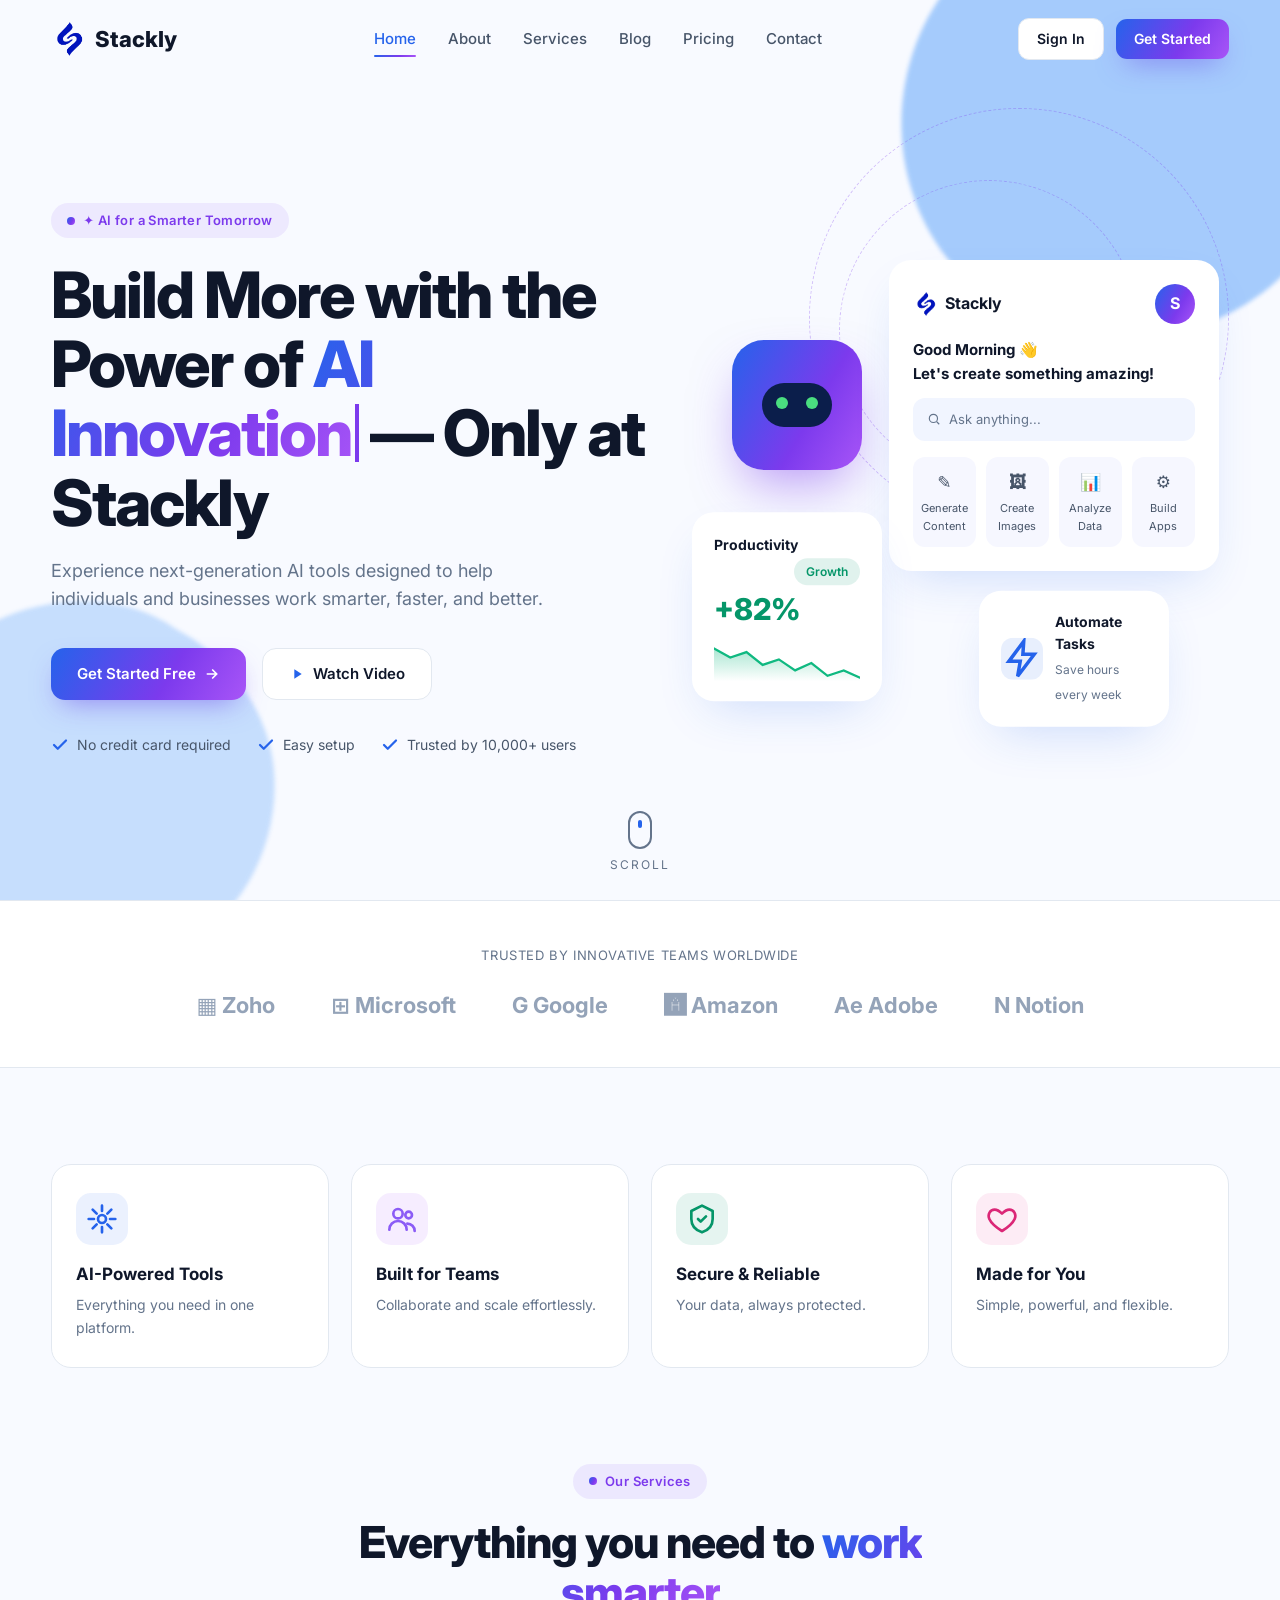
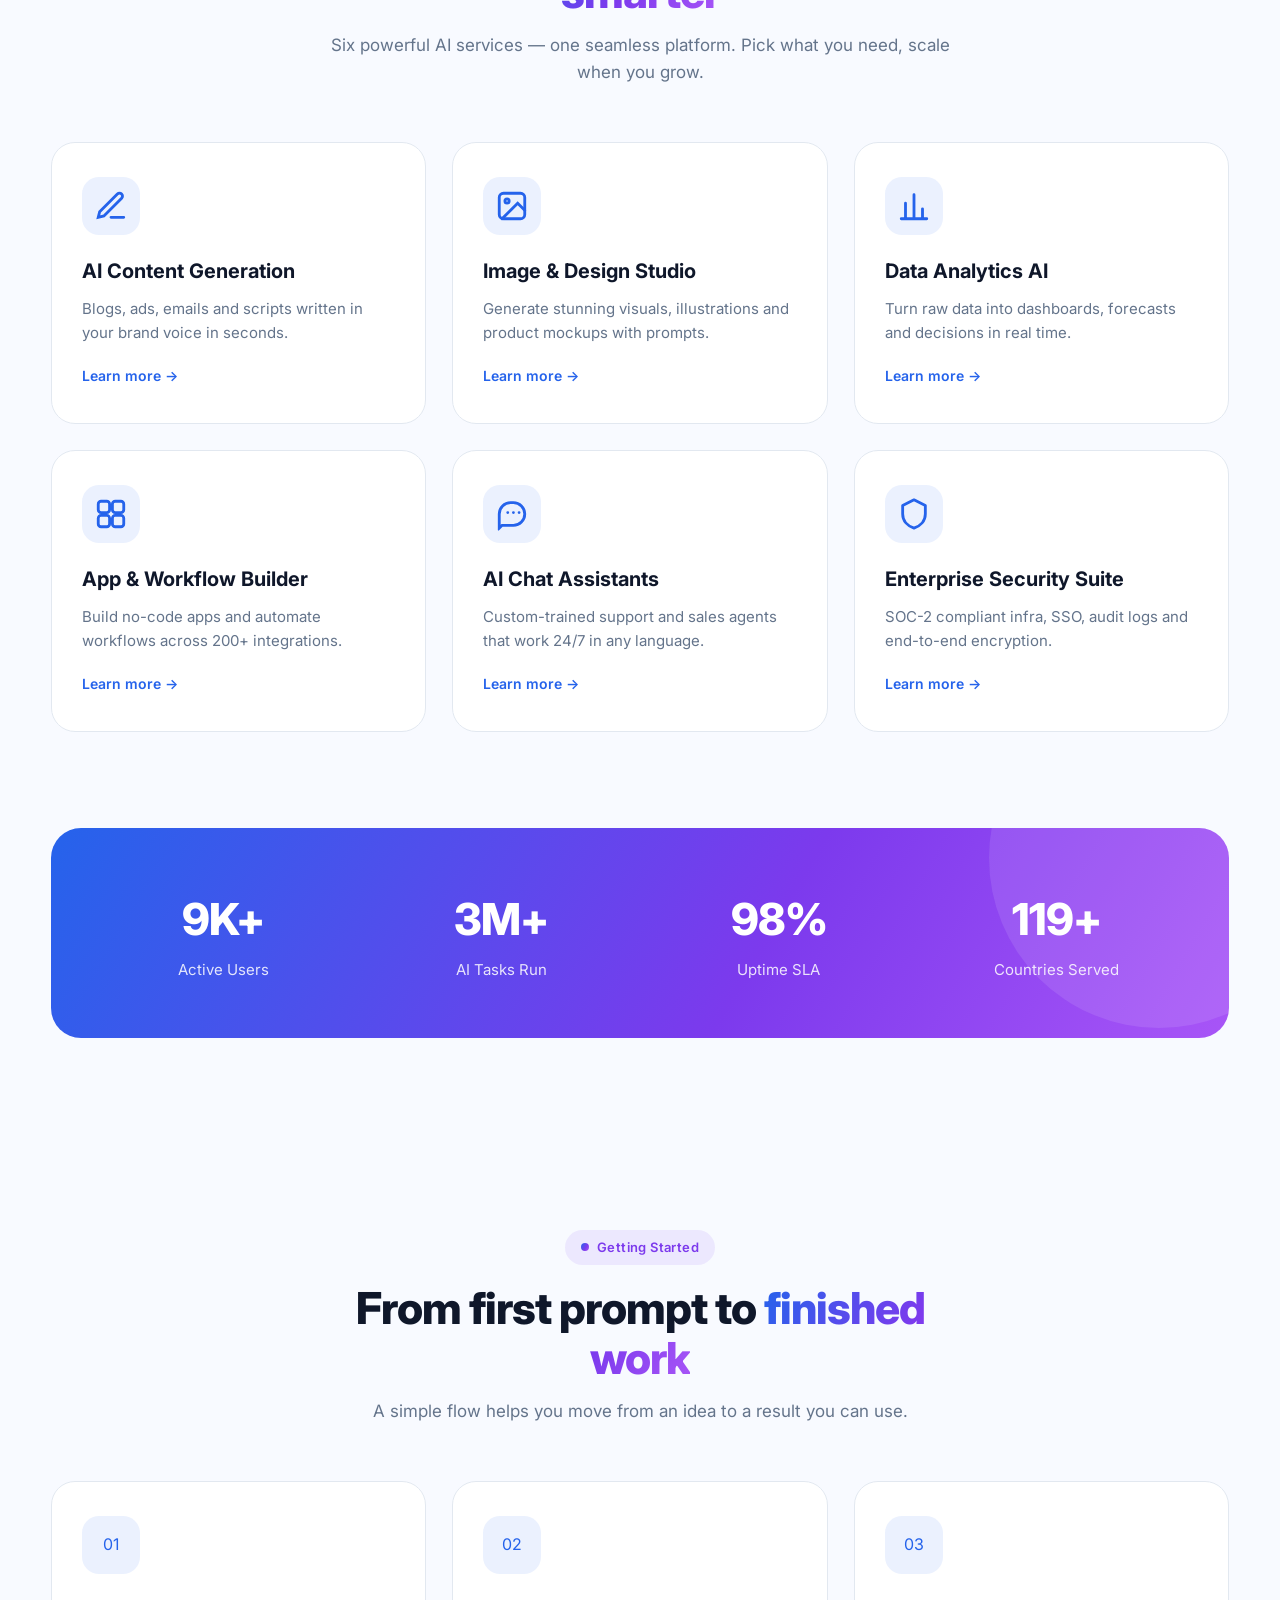
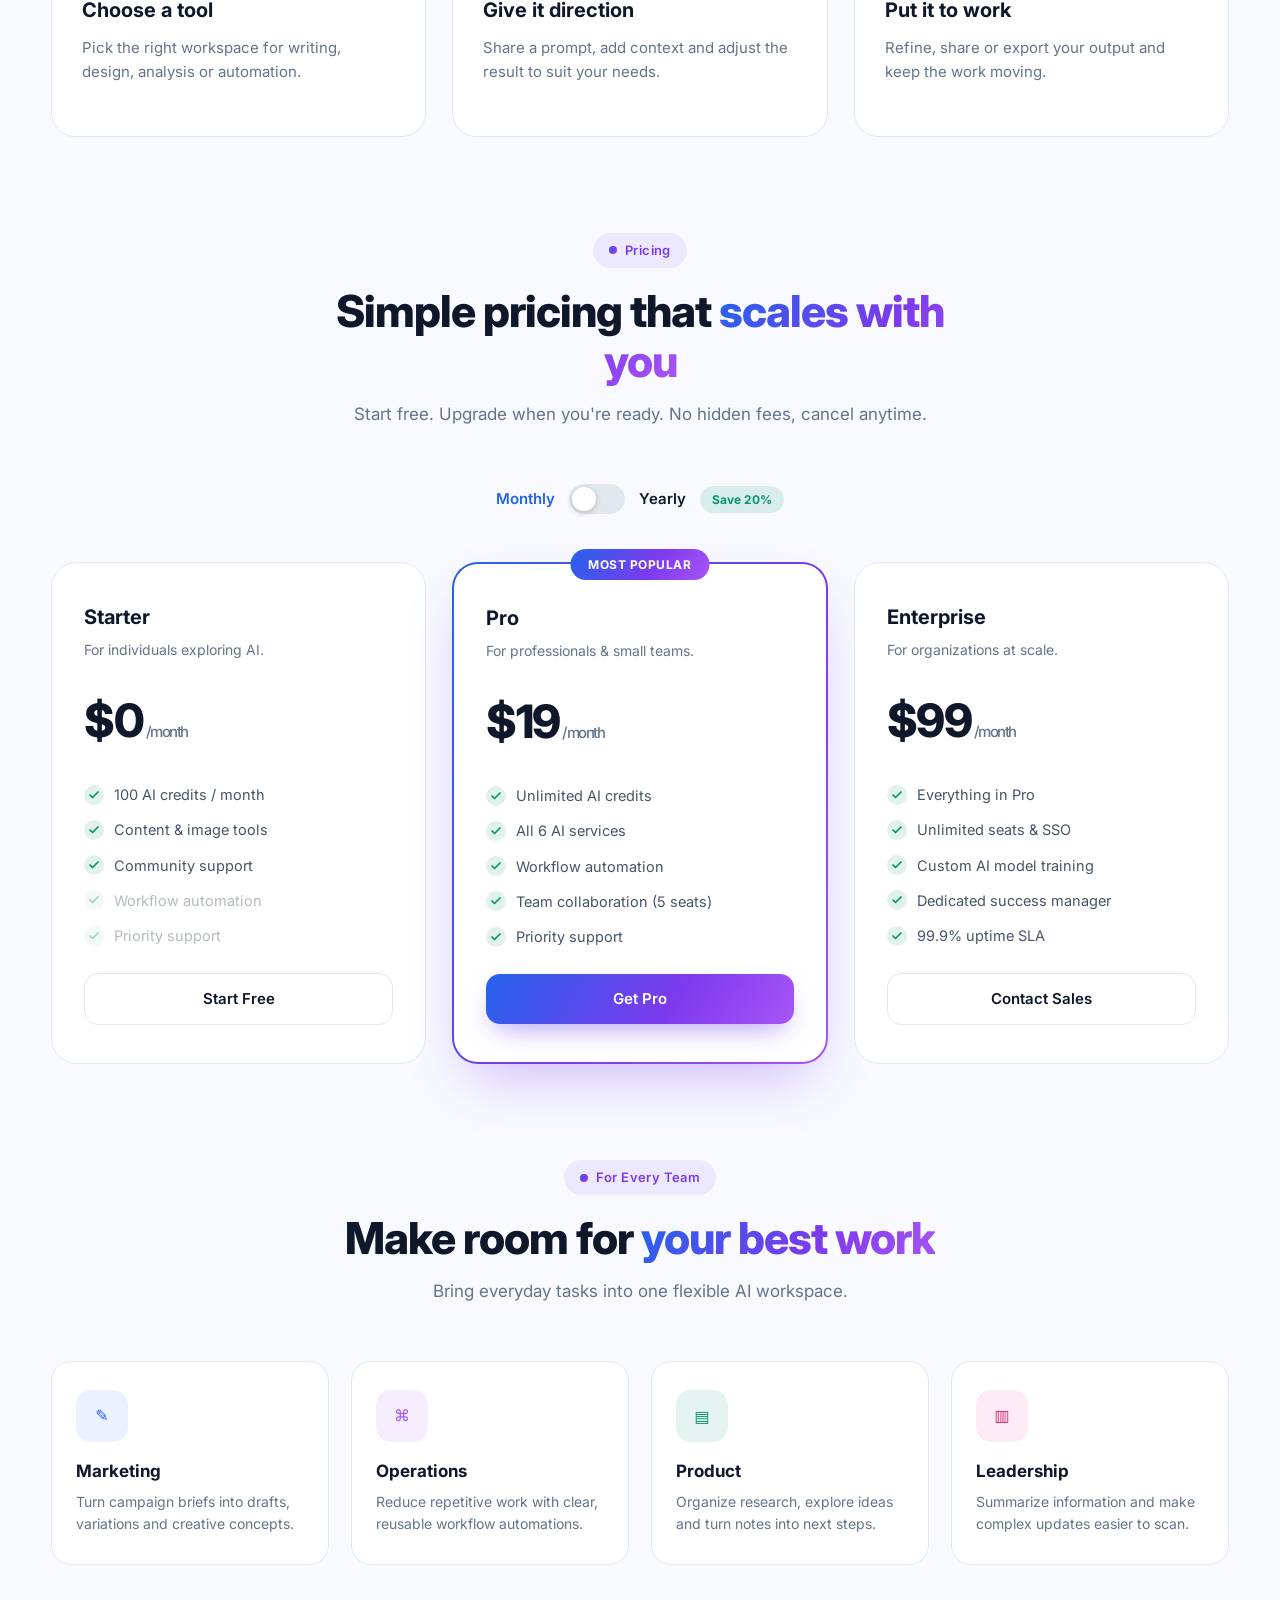
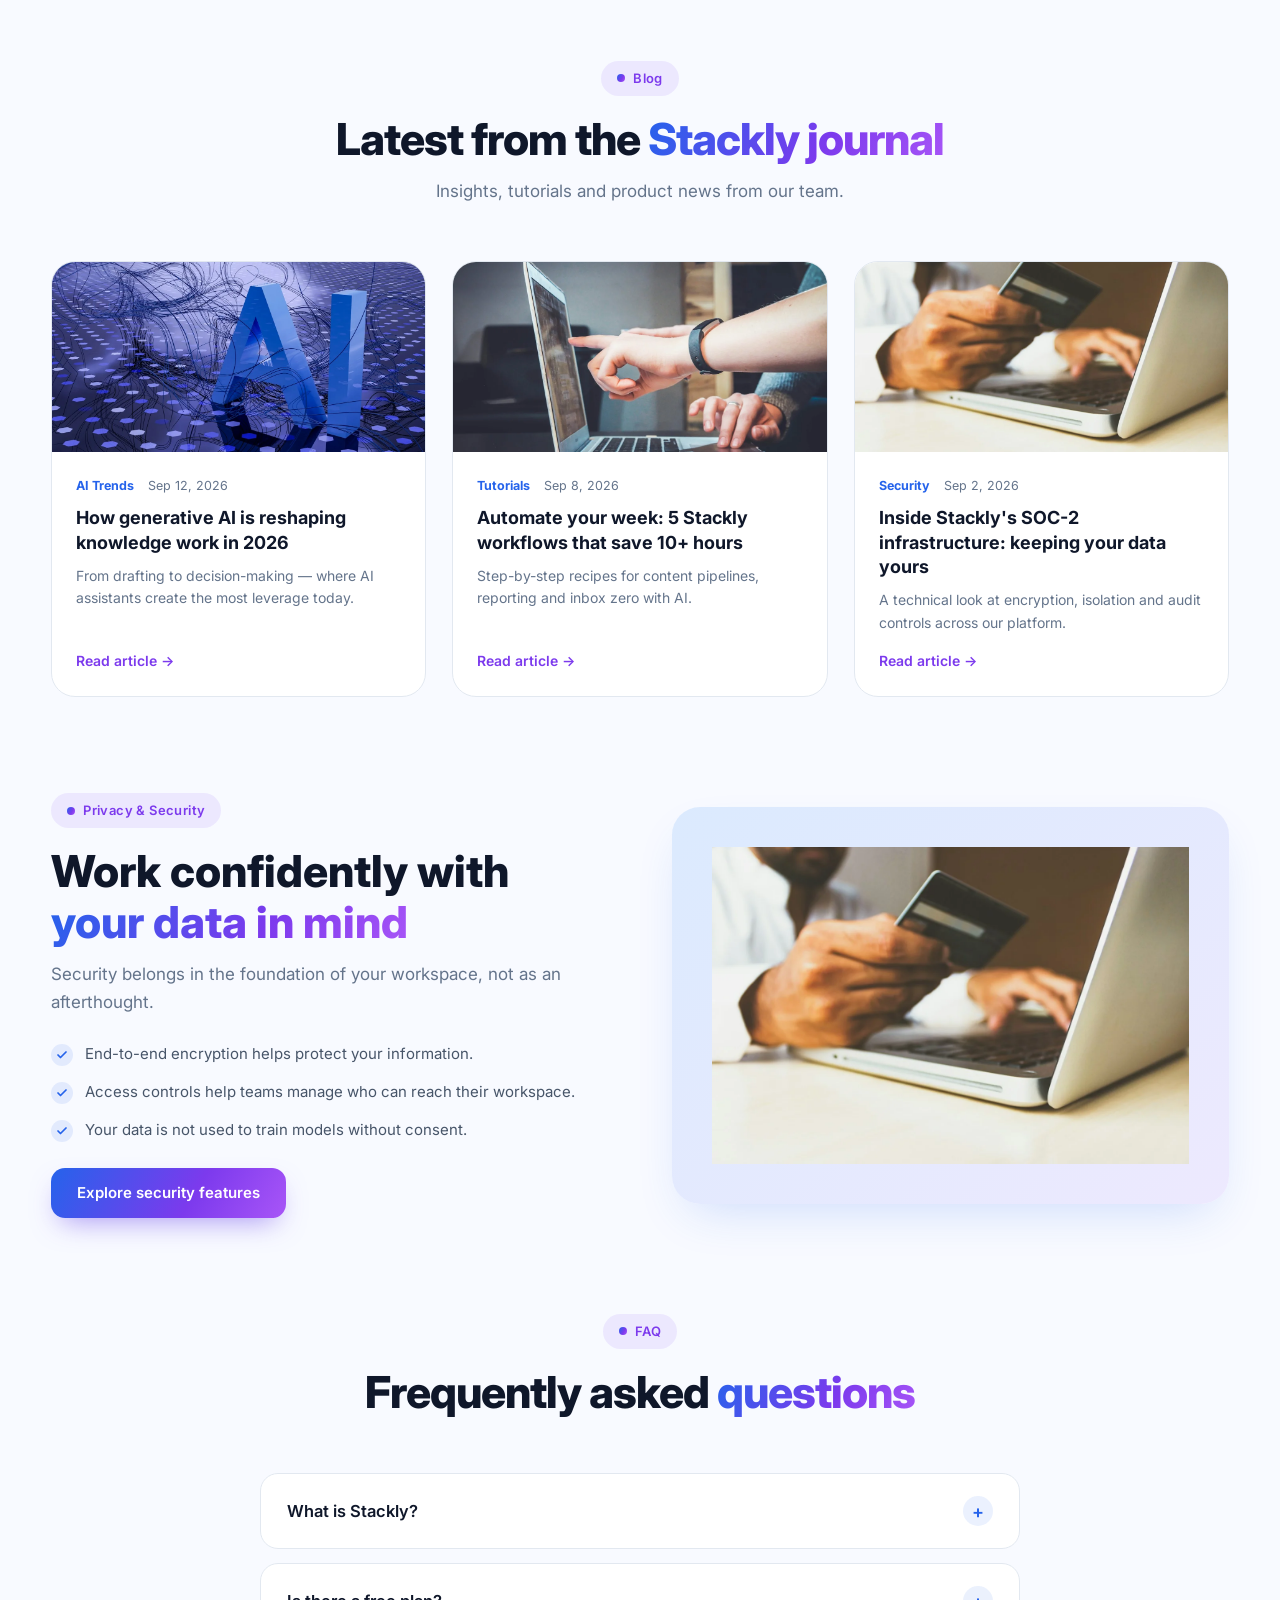
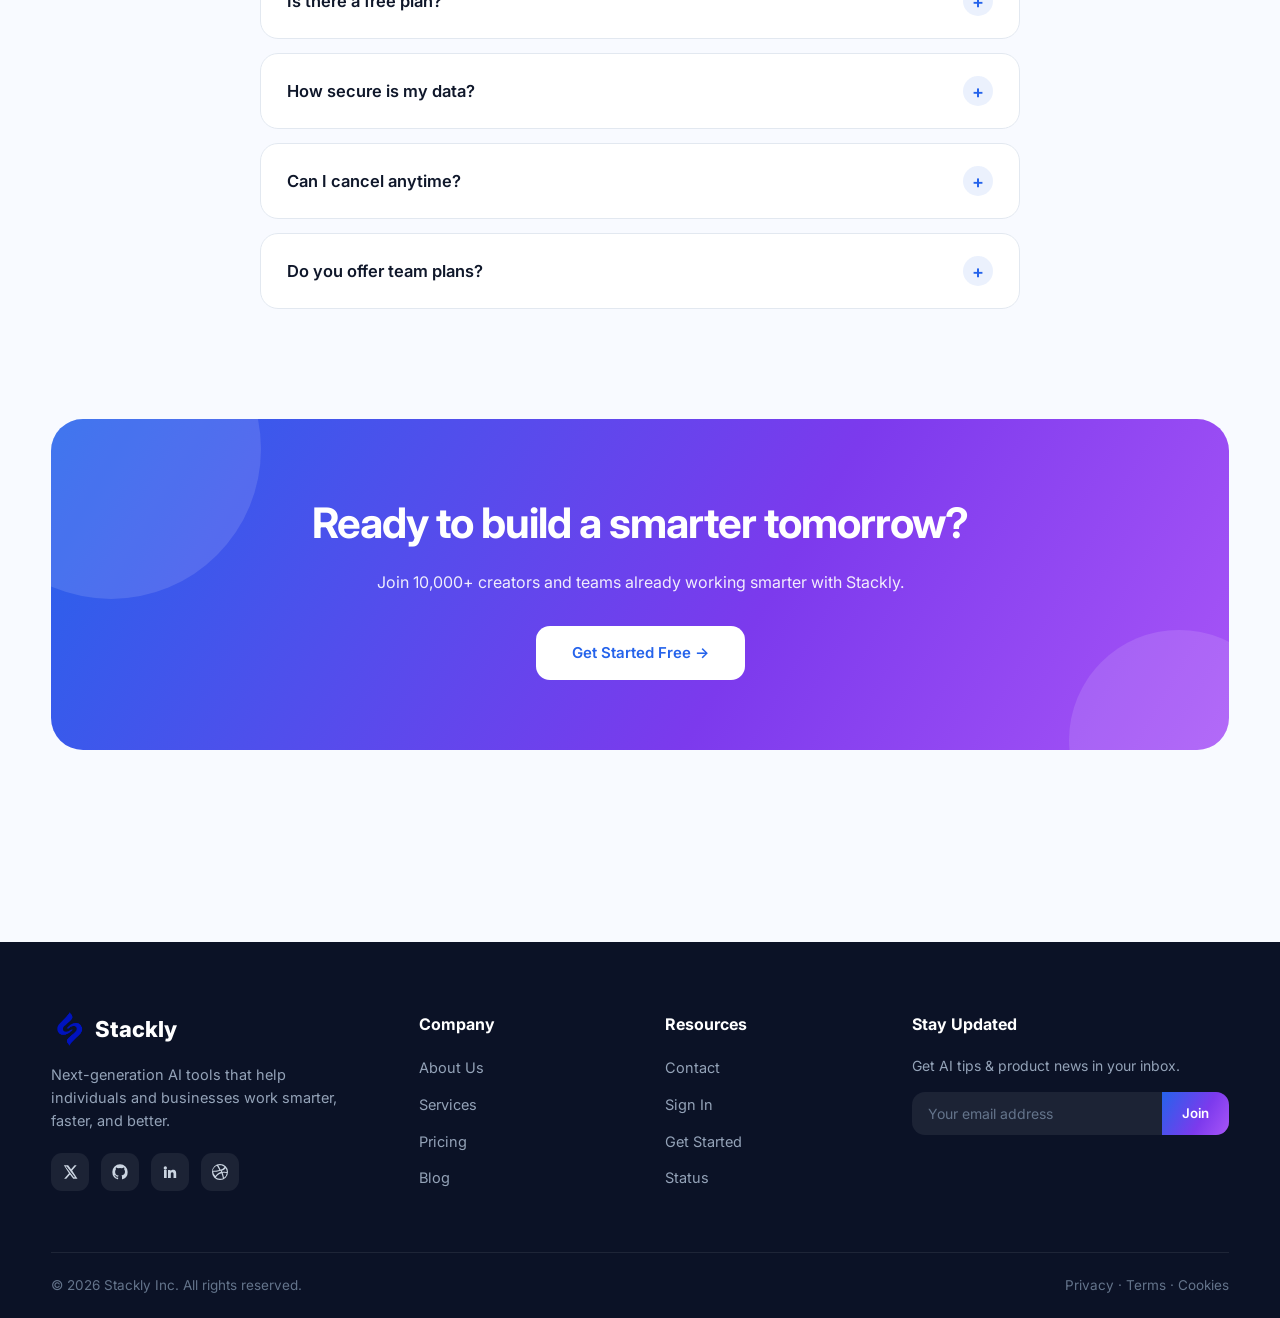
==== commit e32c547d: "Add files via upload" ====
--- a/index.html
+++ b/index.html
@@ -27,6 +27,7 @@
       <a href="blog.html">Blog</a>
       <a href="pricing.html">Pricing</a>
       <a href="contact.html">Contact</a>
+      <a href="login.html" class="mobile-signin">Sign In</a>
     </nav>
     <div class="nav-actions">
       <a href="login.html" class="btn btn-ghost btn-sm">Sign In</a>
@@ -164,6 +165,33 @@
   </div>
 </section>
 
+<section>
+  <div class="container">
+    <div class="sec-head" data-aos="fade-up">
+      <span class="eyebrow">Getting Started</span>
+      <h2>From first prompt to <span class="grad-text">finished work</span></h2>
+      <p>A simple flow helps you move from an idea to a result you can use.</p>
+    </div>
+    <div class="svc-grid">
+      <article class="svc-card" data-aos="fade-up" data-aos-delay="0">
+        <div class="ico" aria-hidden="true">01</div>
+        <h3>Choose a tool</h3>
+        <p>Pick the right workspace for writing, design, analysis or automation.</p>
+      </article>
+      <article class="svc-card" data-aos="fade-up" data-aos-delay="100">
+        <div class="ico" aria-hidden="true">02</div>
+        <h3>Give it direction</h3>
+        <p>Share a prompt, add context and adjust the result to suit your needs.</p>
+      </article>
+      <article class="svc-card" data-aos="fade-up" data-aos-delay="200">
+        <div class="ico" aria-hidden="true">03</div>
+        <h3>Put it to work</h3>
+        <p>Refine, share or export your output and keep the work moving.</p>
+      </article>
+    </div>
+  </div>
+</section>
+
 <section style="padding-top:0">
   <div class="container">
     <div class="sec-head" data-aos="fade-up">
@@ -222,6 +250,38 @@
 <section style="padding-top:0">
   <div class="container">
     <div class="sec-head" data-aos="fade-up">
+      <span class="eyebrow">For Every Team</span>
+      <h2>Make room for <span class="grad-text">your best work</span></h2>
+      <p>Bring everyday tasks into one flexible AI workspace.</p>
+    </div>
+    <div class="mini-grid">
+      <article class="mini-card" data-aos="fade-up" data-aos-delay="0">
+        <div class="ico" aria-hidden="true">✎</div>
+        <h3>Marketing</h3>
+        <p>Turn campaign briefs into drafts, variations and creative concepts.</p>
+      </article>
+      <article class="mini-card" data-aos="fade-up" data-aos-delay="100">
+        <div class="ico" aria-hidden="true">⌘</div>
+        <h3>Operations</h3>
+        <p>Reduce repetitive work with clear, reusable workflow automations.</p>
+      </article>
+      <article class="mini-card" data-aos="fade-up" data-aos-delay="200">
+        <div class="ico" aria-hidden="true">▤</div>
+        <h3>Product</h3>
+        <p>Organize research, explore ideas and turn notes into next steps.</p>
+      </article>
+      <article class="mini-card" data-aos="fade-up" data-aos-delay="300">
+        <div class="ico" aria-hidden="true">▥</div>
+        <h3>Leadership</h3>
+        <p>Summarize information and make complex updates easier to scan.</p>
+      </article>
+    </div>
+  </div>
+</section>
+
+<section style="padding-top:0">
+  <div class="container">
+    <div class="sec-head" data-aos="fade-up">
       <span class="eyebrow">Blog</span>
       <h2>Latest from the <span class="grad-text">Stackly journal</span></h2>
       <p>Insights, tutorials and product news from our team.</p>
@@ -254,6 +314,25 @@
           <a href="blog.html" class="more">Read article →</a>
         </div>
       </article>
+    </div>
+  </div>
+</section>
+
+<section style="padding-top:0">
+  <div class="container split">
+    <div data-aos="fade-right">
+      <span class="eyebrow">Privacy &amp; Security</span>
+      <h2 style="font-size:clamp(30px,4vw,44px);font-weight:800;line-height:1.15;margin:18px 0 14px">Work confidently with <span class="grad-text">your data in mind</span></h2>
+      <p style="color:var(--muted);font-size:17px">Security belongs in the foundation of your workspace, not as an afterthought.</p>
+      <ul class="check-list">
+        <li><span class="ck"><svg width="12" height="12" viewBox="0 0 24 24" fill="none" stroke="currentColor" stroke-width="3.5" stroke-linecap="round" stroke-linejoin="round"><path d="M20 6L9 17l-5-5"/></svg></span><span>End-to-end encryption helps protect your information.</span></li>
+        <li><span class="ck"><svg width="12" height="12" viewBox="0 0 24 24" fill="none" stroke="currentColor" stroke-width="3.5" stroke-linecap="round" stroke-linejoin="round"><path d="M20 6L9 17l-5-5"/></svg></span><span>Access controls help teams manage who can reach their workspace.</span></li>
+        <li><span class="ck"><svg width="12" height="12" viewBox="0 0 24 24" fill="none" stroke="currentColor" stroke-width="3.5" stroke-linecap="round" stroke-linejoin="round"><path d="M20 6L9 17l-5-5"/></svg></span><span>Your data is not used to train models without consent.</span></li>
+      </ul>
+      <a href="services.html" class="btn btn-primary">Explore security features</a>
+    </div>
+    <div class="about-visual" data-aos="fade-left">
+      <img class="main-img" src="img/blog/security.webp" alt="Illustration representing secure AI workflows">
     </div>
   </div>
 </section>
@@ -294,10 +373,10 @@
     <a href="index.html" class="brand"><img src="img/logo.png" alt="">Stackly</a>
     <p>Next-generation AI tools that help individuals and businesses work smarter, faster, and better.</p>
     <div class="socials">
-      <a href="contact.html" aria-label="X"><svg width="16" height="16" viewBox="0 0 24 24" fill="currentColor"><path d="M18.9 2H22l-6.8 7.8L23.2 22h-6.3l-4.9-6.4L6.4 22H3.2l7.3-8.3L2.8 2h6.4l4.4 5.9L18.9 2zm-1.1 18h1.7L7.1 3.9H5.3L17.8 20z"/></svg></a>
-      <a href="contact.html" aria-label="GitHub"><svg width="16" height="16" viewBox="0 0 24 24" fill="currentColor"><path d="M12 .5A11.5 11.5 0 0 0 .5 12a11.5 11.5 0 0 0 7.9 10.9c.6.1.8-.2.8-.5v-2c-3.2.7-3.9-1.4-3.9-1.4-.5-1.3-1.3-1.7-1.3-1.7-1-.7.1-.7.1-.7 1.2.1 1.8 1.2 1.8 1.2 1 1.8 2.8 1.3 3.4 1 .1-.8.4-1.3.7-1.6-2.6-.3-5.3-1.3-5.3-5.7 0-1.3.4-2.3 1.2-3.1-.1-.3-.5-1.5.1-3.1 0 0 1-.3 3.2 1.2a11 11 0 0 1 5.8 0C17.2 4.9 18.2 5.2 18.2 5.2c.6 1.6.2 2.8.1 3.1.8.8 1.2 1.8 1.2 3.1 0 4.4-2.7 5.4-5.3 5.7.4.4.8 1.1.8 2.2v3.2c0 .3.2.6.8.5A11.5 11.5 0 0 0 23.5 12 11.5 11.5 0 0 0 12 .5z"/></svg></a>
-      <a href="contact.html" aria-label="LinkedIn"><svg width="16" height="16" viewBox="0 0 24 24" fill="currentColor"><path d="M4.98 3.5a2.5 2.5 0 1 1 0 5 2.5 2.5 0 0 1 0-5zM3 9h4v12H3zM9 9h3.8v1.7h.1c.5-1 1.8-2 3.7-2 4 0 4.7 2.6 4.7 6V21h-4v-5.5c0-1.3 0-3-1.9-3s-2.2 1.4-2.2 2.9V21H9z"/></svg></a>
-      <a href="contact.html" aria-label="Dribbble"><svg width="16" height="16" viewBox="0 0 24 24" fill="currentColor"><path d="M12 0a12 12 0 1 0 0 24 12 12 0 0 0 0-24zm7.9 5.6a10.2 10.2 0 0 1 2.3 6.4c-.4-.1-3.7-.8-7-.3l-.6-1.5a10.5 10.5 0 0 0 6.3-4.6zM12 1.8c2.6 0 5 1 6.8 2.6a13 13 0 0 1-5.9 4.3A51 51 0 0 0 9.4 2a10 10 0 0 1 2.6-.2zM7.4 2.6a61 61 0 0 1 3.6 6.3c-4.5 1.2-8.5 1.2-9.9 1.2a10.3 10.3 0 0 1 6.3-7.5zM1.8 12v-.3c1.4 0 6.2.1 11.1-1.6l.8 1.7c-5.1 1.4-7.9 5.3-8.6 6.3A10.1 10.1 0 0 1 1.8 12zM12 22.2a10 10 0 0 1-6.1-2.1c.4-.7 2.5-4.3 8.3-6.1a42 42 0 0 1 2.2 7.7 10 10 0 0 1-4.4.5zm6-1.4c-.1-.7-.8-4-2-7.6 3.1-.5 5.9.3 6.2.4a10.2 10.2 0 0 1-4.2 7.2z"/></svg></a>
+      <a href="404.html" aria-label="X"><svg width="16" height="16" viewBox="0 0 24 24" fill="currentColor"><path d="M18.9 2H22l-6.8 7.8L23.2 22h-6.3l-4.9-6.4L6.4 22H3.2l7.3-8.3L2.8 2h6.4l4.4 5.9L18.9 2zm-1.1 18h1.7L7.1 3.9H5.3L17.8 20z"/></svg></a>
+      <a href="404.html" aria-label="GitHub"><svg width="16" height="16" viewBox="0 0 24 24" fill="currentColor"><path d="M12 .5A11.5 11.5 0 0 0 .5 12a11.5 11.5 0 0 0 7.9 10.9c.6.1.8-.2.8-.5v-2c-3.2.7-3.9-1.4-3.9-1.4-.5-1.3-1.3-1.7-1.3-1.7-1-.7.1-.7.1-.7 1.2.1 1.8 1.2 1.8 1.2 1 1.8 2.8 1.3 3.4 1 .1-.8.4-1.3.7-1.6-2.6-.3-5.3-1.3-5.3-5.7 0-1.3.4-2.3 1.2-3.1-.1-.3-.5-1.5.1-3.1 0 0 1-.3 3.2 1.2a11 11 0 0 1 5.8 0C17.2 4.9 18.2 5.2 18.2 5.2c.6 1.6.2 2.8.1 3.1.8.8 1.2 1.8 1.2 3.1 0 4.4-2.7 5.4-5.3 5.7.4.4.8 1.1.8 2.2v3.2c0 .3.2.6.8.5A11.5 11.5 0 0 0 23.5 12 11.5 11.5 0 0 0 12 .5z"/></svg></a>
+      <a href="404.html" aria-label="LinkedIn"><svg width="16" height="16" viewBox="0 0 24 24" fill="currentColor"><path d="M4.98 3.5a2.5 2.5 0 1 1 0 5 2.5 2.5 0 0 1 0-5zM3 9h4v12H3zM9 9h3.8v1.7h.1c.5-1 1.8-2 3.7-2 4 0 4.7 2.6 4.7 6V21h-4v-5.5c0-1.3 0-3-1.9-3s-2.2 1.4-2.2 2.9V21H9z"/></svg></a>
+      <a href="404.html" aria-label="Dribbble"><svg width="16" height="16" viewBox="0 0 24 24" fill="currentColor"><path d="M12 0a12 12 0 1 0 0 24 12 12 0 0 0 0-24zm7.9 5.6a10.2 10.2 0 0 1 2.3 6.4c-.4-.1-3.7-.8-7-.3l-.6-1.5a10.5 10.5 0 0 0 6.3-4.6zM12 1.8c2.6 0 5 1 6.8 2.6a13 13 0 0 1-5.9 4.3A51 51 0 0 0 9.4 2a10 10 0 0 1 2.6-.2zM7.4 2.6a61 61 0 0 1 3.6 6.3c-4.5 1.2-8.5 1.2-9.9 1.2a10.3 10.3 0 0 1 6.3-7.5zM1.8 12v-.3c1.4 0 6.2.1 11.1-1.6l.8 1.7c-5.1 1.4-7.9 5.3-8.6 6.3A10.1 10.1 0 0 1 1.8 12zM12 22.2a10 10 0 0 1-6.1-2.1c.4-.7 2.5-4.3 8.3-6.1a42 42 0 0 1 2.2 7.7 10 10 0 0 1-4.4.5zm6-1.4c-.1-.7-.8-4-2-7.6 3.1-.5 5.9.3 6.2.4a10.2 10.2 0 0 1-4.2 7.2z"/></svg></a>
     </div>
   </div>
   <div>
--- a/css/style.css
+++ b/css/style.css
@@ -1,3 +1,9 @@
+html,
+body {
+    width: 100% !important;
+    overflow-x: hidden !important;
+}
+
 :root{
   --blue:#2563eb; --blue-dark:#1d4ed8; --violet:#7c3aed; --purple:#a855f7;
   --ink:#0f172a; --slate:#475569; --muted:#64748b; --line:#e2e8f0;
@@ -41,6 +47,7 @@
 .brand{display:flex;align-items:center;gap:10px;font-size:22px;font-weight:800}
 .brand img{width:34px;height:34px}
 .nav-links{display:flex;gap:32px;align-items:center}
+.mobile-signin{display:none}
 .nav-links a{font-size:15px;font-weight:500;color:var(--slate);position:relative;padding:4px 0;transition:.25s}
 .nav-links a::after{content:"";position:absolute;left:0;bottom:-2px;width:0;height:2.5px;border-radius:2px;background:var(--grad);transition:.3s}
 .nav-links a:hover,.nav-links a.active{color:var(--blue)}
@@ -270,6 +277,8 @@
 
 /* ---------- AUTH ---------- */
 .auth-wrap{min-height:100vh;display:grid;grid-template-columns:1fr 1fr}
+body.login-page .auth-wrap{padding:0}
+body.login-page .auth-form-side{padding-top:0;padding-bottom:0}
 .auth-side{background:var(--grad);color:#fff;padding:60px;display:flex;flex-direction:column;justify-content:center;position:relative;overflow:hidden}
 .auth-side::before{content:"";position:absolute;width:420px;height:420px;border-radius:50%;background:rgba(255,255,255,.1);bottom:-160px;right:-140px}
 .auth-side h2{font-size:36px;letter-spacing:-1px;margin:22px 0 14px;position:relative;z-index:1}
@@ -279,6 +288,7 @@
 .auth-points .ck{width:26px;height:26px;flex:none;border-radius:50%;background:rgba(255,255,255,.18);display:flex;align-items:center;justify-content:center}
 .auth-form-side{display:flex;align-items:center;justify-content:center;padding:50px 30px}
 .auth-card{width:min(430px,100%)}
+.login-home-link{margin-bottom:20px}
 .auth-card h1{font-size:30px;letter-spacing:-1px;margin:26px 0 8px}
 .auth-card>p{color:var(--muted);font-size:15px;margin-bottom:28px}
 .role-tabs{display:grid;grid-template-columns:1fr 1fr;background:#eef2ff;border-radius:14px;padding:5px;margin-bottom:24px}
@@ -291,13 +301,14 @@
 
 /* ---------- DASHBOARDS ---------- */
 .dash{display:grid;grid-template-columns:250px 1fr;min-height:100vh}
-.sidebar{background:#0b1226;color:#cbd5e1;padding:26px 18px;display:flex;flex-direction:column;position:sticky;top:0;height:100vh}
+.sidebar{background:#0b1226;color:#cbd5e1;padding:26px 18px;display:flex;flex-direction:column;position:sticky;top:0;height:100vh;overflow-y:auto;overscroll-behavior:contain}
 .sidebar .brand{color:#fff;margin-bottom:34px;padding:0 8px}
 .side-label{font-size:11px;letter-spacing:2px;text-transform:uppercase;color:#475569;margin:18px 10px 10px}
 .side-link{display:flex;align-items:center;gap:12px;padding:12px 14px;border-radius:12px;font-size:14.5px;color:#94a3b8;transition:.25s;margin-bottom:4px;width:100%;text-align:left}
 .side-link:hover,.side-link.active{background:rgba(255,255,255,.07);color:#fff}
 .side-link.active{background:var(--grad);color:#fff}
 .dash-main{padding:30px 36px;background:var(--bg)}
+.dash-main .dash-view{padding:0}
 .dash-top{display:flex;justify-content:space-between;align-items:center;gap:20px;margin-bottom:30px;flex-wrap:wrap}
 .dash-top h1{font-size:26px;letter-spacing:-.5px}
 .dash-top p{color:var(--muted);font-size:14px}
@@ -384,11 +395,17 @@
 }
 @media(max-width:720px){
   section{padding:70px 0}
+  header.scrolled{backdrop-filter:none}
+  /* Keep the menu control pinned to the right edge at narrow widths. */
+  .nav{gap:0}
   .nav-links{position:fixed;inset:0;background:rgba(255,255,255,.97);backdrop-filter:blur(14px);flex-direction:column;
     justify-content:center;gap:30px;font-size:20px;transform:translateX(100%);transition:.4s;z-index:1001}
   .nav-links.open{transform:translateX(0)}
+  .nav-links .mobile-signin{display:inline-flex;align-items:center;justify-content:center;padding:12px 28px;border-radius:12px;background:var(--grad);color:#fff;font-size:16px;font-weight:600}
+  .nav-links .mobile-signin::after{display:none}
+  .nav-actions{margin-left:auto;flex-shrink:0}
   .hamburger{display:flex}
-  .nav-actions .btn-ghost{display:none}
+  .nav-actions .btn-ghost,.nav-actions .btn-primary{display:none}
   .svc-grid,.blog-grid,.price-grid,.mini-grid,.team-grid,.form-row,.stats-band,.stat-cards{grid-template-columns:1fr}
   .foot-grid{grid-template-columns:1fr}
   .hero{padding-top:130px}
@@ -396,9 +413,16 @@
   .float-card,.robot-badge{position:static;animation:none;width:100%}
   .fc-tiles{grid-template-columns:repeat(2,1fr)}
   .dash{grid-template-columns:1fr}
-  .sidebar{position:fixed;z-index:1002;transform:translateX(-100%);transition:.35s;width:250px}
+  .sidebar{position:fixed;top:0;bottom:0;height:100dvh;z-index:1002;transform:translateX(-100%);transition:.35s;width:250px;overflow-y:auto;-webkit-overflow-scrolling:touch}
   .sidebar.open{transform:translateX(0)}
-  .dash-main{padding:22px 18px}
+  .dash-main{padding:22px 18px;min-width:0;width:100%}
+  .dash-top{align-items:flex-start;gap:16px;width:100%}
+  .dash-top > div:first-child{width:100%;min-width:0}
+  .dash-top > div:first-child > div{flex:1;min-width:0}
+  .dash-top h1{font-size:20px;line-height:1.25;overflow-wrap:anywhere}
+  .dash-user{display:none}
+  .dash-user > div{min-width:0}
+  .dash-user small{display:block;overflow:hidden;text-overflow:ellipsis;white-space:nowrap}
   .menu-btn{display:inline-flex!important}
   .cta-band{padding:50px 26px}
 }
